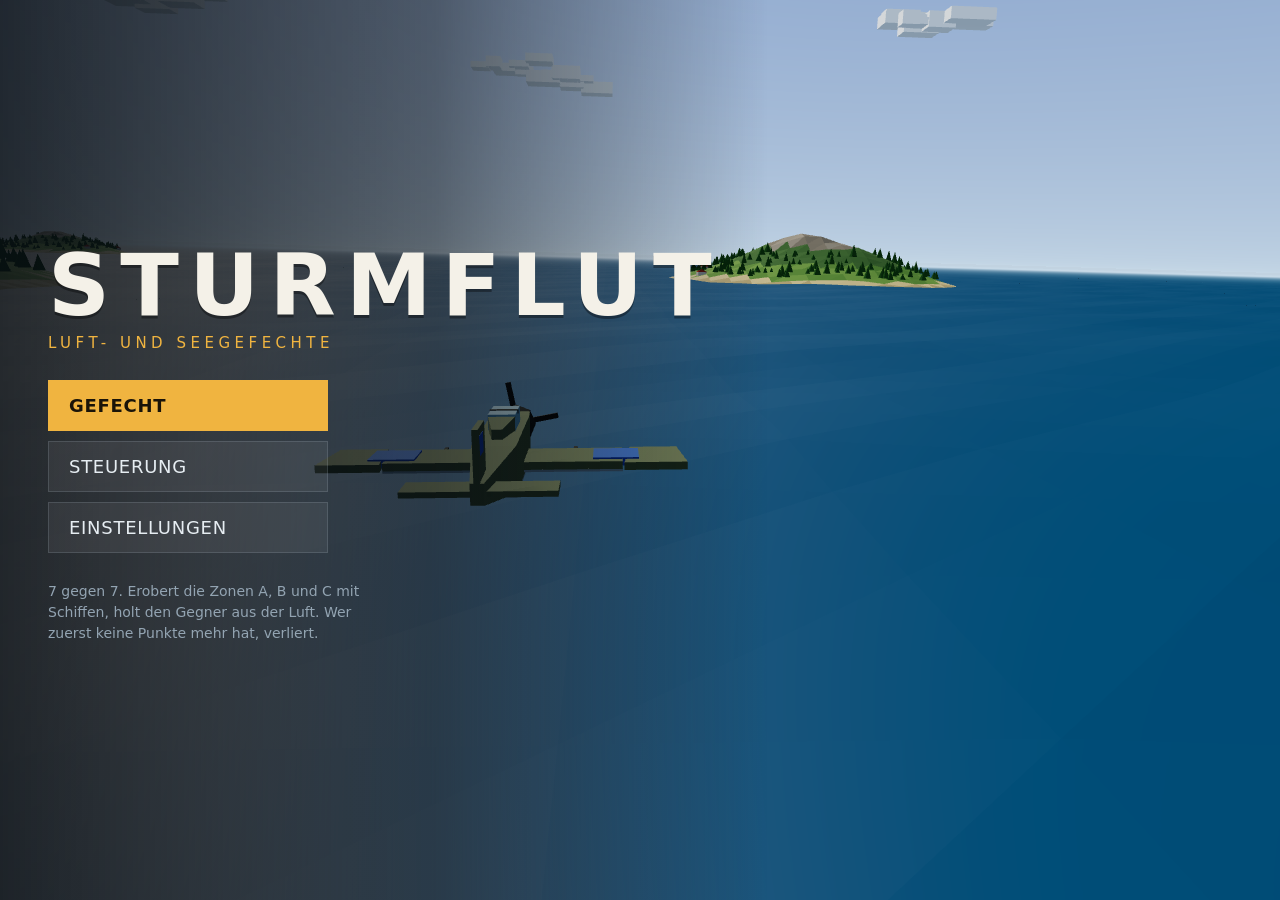
==== web/index.html @ b1f52fe2 "Sturmflut: Luft- und Seegefechte im Browser mit KI-Gegnern Three.js-Spiel ohne Build-Schritt in web/" ====
<!doctype html>
<html lang="de">
<head>
  <meta charset="utf-8">
  <meta name="viewport" content="width=device-width, initial-scale=1">
  <title>Sturmflut</title>
  <meta name="description" content="Luft- und Seegefechte im Browser. Flugzeuge und Schiffe, Gegner sind KI.">
  <link rel="stylesheet" href="css/style.css">
  <script type="importmap">
    { "imports": { "three": "./vendor/three.module.min.js" } }
  </script>
</head>
<body>
  <canvas id="game"></canvas>
  <canvas id="overlay"></canvas>

  <div id="loading" class="screen">
    <div class="logo">STURMFLUT</div>
    <p class="muted">Lädt …</p>
  </div>

  <!-- Hauptmenü -->
  <div id="menu" class="screen" hidden>
    <div class="menu-side">
      <div class="logo">STURMFLUT</div>
      <p class="tagline">Luft- und Seegefechte</p>
      <nav class="menu-buttons">
        <button data-go="hangar" class="primary">Gefecht</button>
        <button data-go="controls">Steuerung</button>
        <button data-go="settings">Einstellungen</button>
      </nav>
      <p class="muted small">7 gegen 7. Erobert die Zonen A, B und C mit Schiffen, holt den Gegner aus der Luft. Wer zuerst keine Punkte mehr hat, verliert.</p>
    </div>
  </div>

  <!-- Fahrzeugwahl, auch beim Wiedereinstieg -->
  <div id="hangar" class="screen" hidden>
    <div class="panel hangar-panel">
      <header class="hangar-head">
        <h2 id="hangarTitle">Fahrzeug wählen</h2>
        <div class="tabs">
          <button data-tab="plane" class="tab active">Flugzeuge</button>
          <button data-tab="ship" class="tab">Schiffe</button>
        </div>
      </header>
      <div id="cards" class="cards"></div>
      <div id="details" class="details"></div>
      <footer class="hangar-foot">
        <button id="hangarBack">Zurück</button>
        <span id="respawnTimer" class="muted"></span>
        <button id="deploy" class="primary">Ins Gefecht</button>
      </footer>
    </div>
  </div>

  <div id="controls" class="screen" hidden>
    <div class="panel narrow">
      <h2>Steuerung</h2>
      <h3>Flugzeug</h3>
      <table class="keys">
        <tr><td>Maus</td><td>Zielrichtung, das Flugzeug fliegt dorthin</td></tr>
        <tr><td>Linke Maustaste</td><td>Bordwaffen</td></tr>
        <tr><td>Rechte Maustaste / Leertaste</td><td>Bomben oder Raketen</td></tr>
        <tr><td>W / S</td><td>Schub</td></tr>
        <tr><td>A / D</td><td>Rollen (zusätzlich zur Maus)</td></tr>
        <tr><td>C halten</td><td>Umschauen</td></tr>
      </table>
      <h3>Schiff</h3>
      <table class="keys">
        <tr><td>W / S</td><td>Fahrstufe hoch / runter</td></tr>
        <tr><td>A / D</td><td>Ruder</td></tr>
        <tr><td>Maus</td><td>Zielen, die Türme drehen nach</td></tr>
        <tr><td>Linke Maustaste</td><td>Feuer (bereite Türme)</td></tr>
        <tr><td>Rechte Maustaste / Leertaste</td><td>Torpedos</td></tr>
      </table>
      <h3>Allgemein</h3>
      <table class="keys">
        <tr><td>Shift halten</td><td>Zoom</td></tr>
        <tr><td>Mausrad</td><td>Kameraabstand</td></tr>
        <tr><td>F</td><td>Sperrfeuer anfordern (nach 7er-Serie)</td></tr>
        <tr><td>Tab</td><td>Punktetabelle</td></tr>
        <tr><td>Esc</td><td>Pause</td></tr>
      </table>
      <h3>Serien</h3>
      <p class="muted small">Abschüsse ohne selbst abgeschossen zu werden:<br>
        2 – Feldreparatur · 3 – Habicht und Zerstörer frei · 4 – Begleitschutz · 5 – Bussard und Kreuzer frei · 7 – Sperrfeuer</p>
      <button data-go="menu">Zurück</button>
    </div>
  </div>

  <div id="settings" class="screen" hidden>
    <div class="panel narrow">
      <h2>Einstellungen</h2>
      <label class="row">Name <input id="setName" maxlength="16"></label>
      <label class="row">KI-Stärke
        <select id="setDifficulty">
          <option value="leicht">Leicht</option>
          <option value="normal">Normal</option>
          <option value="schwer">Schwer</option>
        </select>
      </label>
      <label class="row">Grafik
        <select id="setQuality">
          <option value="niedrig">Niedrig (alte PCs)</option>
          <option value="mittel">Mittel</option>
          <option value="hoch">Hoch</option>
        </select>
      </label>
      <label class="row">Mausempfindlichkeit <input id="setSens" type="range" min="0.3" max="2.5" step="0.05"></label>
      <label class="row">Maus-Y umkehren <input id="setInvert" type="checkbox"></label>
      <label class="row">Lautstärke <input id="setVolume" type="range" min="0" max="1" step="0.05"></label>
      <p class="muted small" id="qualityNote" hidden>Die Grafikstufe wird beim nächsten Laden der Seite übernommen.</p>
      <div class="row-buttons">
        <button data-go="menu">Zurück</button>
        <button id="resetUnlocks" class="danger">Freischaltungen zurücksetzen</button>
      </div>
    </div>
  </div>

  <div id="pause" class="screen dim" hidden>
    <div class="panel narrow center">
      <h2>Pause</h2>
      <button id="resume" class="primary">Weiter</button>
      <button data-go="controls-ingame">Steuerung</button>
      <button id="quit">Gefecht verlassen</button>
    </div>
  </div>

  <div id="result" class="screen dim" hidden>
    <div class="panel narrow center">
      <h2 id="resultTitle">Sieg</h2>
      <p id="resultSub" class="muted"></p>
      <table class="stats" id="resultStats"></table>
      <div class="row-buttons">
        <button id="again" class="primary">Noch ein Gefecht</button>
        <button data-go="menu">Hauptmenü</button>
      </div>
    </div>
  </div>

  <!-- HUD -->
  <div id="hud" hidden>
    <div id="topbar">
      <div class="tk tk-blue"><b id="tkBlue">800</b><div class="bar"><i id="tkBlueBar"></i></div></div>
      <div id="zones"></div>
      <div class="tk tk-red"><div class="bar"><i id="tkRedBar"></i></div><b id="tkRed">800</b></div>
    </div>
    <div id="timer">15:00</div>
    <div id="feed"></div>
    <div id="toasts"></div>
    <div id="warning" hidden></div>
    <div id="vehpanel">
      <div class="vp-name"><span id="vpName"></span><span id="vpStreak"></span></div>
      <div class="hpbar"><i id="vpHp"></i></div>
      <div class="vp-rows" id="vpRows"></div>
    </div>
    <canvas id="minimap" width="200" height="200"></canvas>
    <div id="scoreboard" hidden></div>
    <div id="vignette"></div>
    <div id="deathmsg" hidden></div>
  </div>

  <script type="module" src="js/main.js"></script>
</body>
</html>
---- web/css/style.css ----
:root {
  --bg: #0d141b;
  --panel: rgba(14, 22, 30, 0.88);
  --panel-solid: #121c26;
  --line: rgba(190, 210, 225, 0.16);
  --text: #e6edf2;
  --muted: #93a4b2;
  --accent: #f0b440;
  --accent-dark: #b9811c;
  --blue: #4c8df0;
  --red: #e2564a;
  --good: #6cc76c;
  --font: "Bahnschrift", "DIN Alternate", "Roboto Condensed", "Arial Narrow", system-ui, sans-serif;
}

* { box-sizing: border-box; }
html, body { margin: 0; height: 100%; overflow: hidden; background: var(--bg); color: var(--text); font-family: var(--font); }
[hidden] { display: none !important; }

#game, #overlay { position: fixed; inset: 0; width: 100%; height: 100%; display: block; }
#overlay { pointer-events: none; z-index: 2; }

button, select, input { font: inherit; color: inherit; }
button {
  background: rgba(255, 255, 255, 0.06); border: 1px solid var(--line); color: var(--text);
  padding: 10px 18px; cursor: pointer; letter-spacing: 0.04em; text-transform: uppercase; font-size: 15px;
  transition: background 0.12s, border-color 0.12s;
}
button:hover { background: rgba(255, 255, 255, 0.12); border-color: rgba(255, 255, 255, 0.35); }
button.primary { background: var(--accent); color: #1a1408; border-color: var(--accent); font-weight: 700; }
button.primary:hover { background: #ffc85c; }
button.primary:disabled { background: #6b5a35; border-color: #6b5a35; color: #2a2416; cursor: not-allowed; }
button.danger { border-color: rgba(226, 86, 74, 0.5); color: #f19a91; }

.screen { position: fixed; inset: 0; z-index: 10; display: flex; align-items: center; justify-content: center; }
.screen.dim { background: rgba(5, 9, 13, 0.6); }
#loading { background: var(--bg); flex-direction: column; }

.logo {
  font-size: clamp(44px, 7vw, 86px); font-weight: 700; letter-spacing: 0.12em; line-height: 1;
  color: #f4f1e8; text-shadow: 0 3px 0 rgba(0, 0, 0, 0.35);
}
.tagline { margin: 6px 0 28px; color: var(--accent); letter-spacing: 0.3em; text-transform: uppercase; font-size: 15px; }
.muted { color: var(--muted); }
.small { font-size: 14px; line-height: 1.5; }

#menu { justify-content: flex-start; background: linear-gradient(90deg, rgba(8, 13, 18, 0.85) 0%, rgba(8, 13, 18, 0.55) 34%, rgba(8, 13, 18, 0) 60%); }
.menu-side { width: min(440px, 100%); padding: 0 48px; }
.menu-buttons { display: flex; flex-direction: column; gap: 10px; margin-bottom: 28px; max-width: 280px; }
.menu-buttons button { text-align: left; padding: 14px 20px; font-size: 18px; }

.panel { background: var(--panel); border: 1px solid var(--line); padding: 26px 30px; max-height: 92vh; overflow: auto; backdrop-filter: blur(6px); }
.panel.narrow { width: min(560px, calc(100% - 32px)); }
.panel.center { text-align: center; display: flex; flex-direction: column; gap: 10px; align-items: stretch; }
.panel h2 { margin: 0 0 14px; font-size: 26px; letter-spacing: 0.06em; text-transform: uppercase; }
.panel h3 { margin: 18px 0 6px; font-size: 15px; color: var(--accent); text-transform: uppercase; letter-spacing: 0.1em; }

table.keys { width: 100%; border-collapse: collapse; font-size: 15px; }
table.keys td { padding: 5px 0; border-bottom: 1px solid var(--line); }
table.keys td:first-child { color: var(--accent); width: 44%; }

.row { display: flex; align-items: center; justify-content: space-between; gap: 16px; padding: 10px 0; border-bottom: 1px solid var(--line); }
.row input[type=range] { width: 50%; accent-color: var(--accent); }
.row select, .row input:not([type]) { background: #0b1117; border: 1px solid var(--line); padding: 6px 10px; min-width: 50%; }
.row input[type=checkbox] { width: 20px; height: 20px; accent-color: var(--accent); }
.row-buttons { display: flex; gap: 10px; justify-content: space-between; margin-top: 18px; flex-wrap: wrap; }

/* Hangar */
#hangar { background: linear-gradient(0deg, rgba(8, 13, 18, 0.7), rgba(8, 13, 18, 0) 55%); align-items: flex-end; padding: 0 16px 16px; }
.hangar-panel { width: min(1100px, 100%); display: grid; grid-template-columns: 1fr 340px; grid-template-rows: auto 1fr auto; gap: 14px 22px; }
.hangar-head { grid-column: 1 / -1; display: flex; justify-content: space-between; align-items: center; gap: 12px; flex-wrap: wrap; }
.hangar-head h2 { margin: 0; }
.tabs { display: flex; gap: 6px; }
.tab.active { background: rgba(240, 180, 64, 0.16); border-color: var(--accent); color: var(--accent); }
.cards { display: grid; grid-template-columns: repeat(3, 1fr); gap: 10px; align-content: start; }
.card { border: 1px solid var(--line); background: rgba(255, 255, 255, 0.03); padding: 12px 14px; cursor: pointer; text-align: left; text-transform: none; letter-spacing: 0; display: flex; flex-direction: column; gap: 3px; min-height: 92px; }
.card.sel { border-color: var(--accent); background: rgba(240, 180, 64, 0.1); }
.card .c-name { font-size: 20px; font-weight: 700; }
.card .c-class { color: var(--muted); font-size: 13px; text-transform: uppercase; letter-spacing: 0.08em; }
.card.locked { opacity: 0.55; }
.card .c-lock { margin-top: auto; font-size: 13px; color: var(--accent); }
.details { border-left: 1px solid var(--line); padding-left: 20px; font-size: 15px; }
.details h3 { margin: 0 0 4px; font-size: 24px; color: var(--text); text-transform: none; letter-spacing: 0; }
.details p { margin: 6px 0 14px; color: var(--muted); line-height: 1.45; }
.stat { display: grid; grid-template-columns: 110px 1fr; align-items: center; gap: 10px; margin: 6px 0; font-size: 14px; color: var(--muted); }
.stat .sbar { height: 6px; background: rgba(255, 255, 255, 0.08); }
.stat .sbar i { display: block; height: 100%; background: var(--accent); }
.weapons { margin-top: 12px; font-size: 14px; }
.weapons div { padding: 4px 0; border-top: 1px solid var(--line); }
.hangar-foot { grid-column: 1 / -1; display: flex; justify-content: space-between; align-items: center; gap: 12px; }
#deploy { min-width: 200px; padding: 14px 24px; font-size: 18px; }

/* HUD */
#hud { position: fixed; inset: 0; pointer-events: none; z-index: 5; font-size: 15px; text-shadow: 0 1px 2px rgba(0, 0, 0, 0.7); }
#topbar { position: absolute; top: 12px; left: 50%; transform: translateX(-50%); display: flex; align-items: center; gap: 14px; }
.tk { display: flex; align-items: center; gap: 8px; font-size: 20px; font-weight: 700; }
.tk .bar { width: 170px; height: 8px; background: rgba(0, 0, 0, 0.45); border: 1px solid rgba(255, 255, 255, 0.15); }
.tk .bar i { display: block; height: 100%; }
.tk-blue b { color: #8fb8ff; } .tk-blue .bar i { background: var(--blue); }
.tk-red b { color: #ff9b91; } .tk-red .bar { transform: scaleX(-1); } .tk-red .bar i { background: var(--red); }
#zones { display: flex; gap: 6px; }
.zone { position: relative; isolation: isolate; width: 34px; height: 34px; display: grid; place-items: center; font-weight: 700; font-size: 17px; background: rgba(0, 0, 0, 0.45); border: 1px solid rgba(255, 255, 255, 0.25); overflow: hidden; }
.zone i { position: absolute; left: 0; bottom: 0; width: 100%; z-index: -1; }
.zone.own { border-color: var(--blue); } .zone.enemy { border-color: var(--red); }
.zone.contest { animation: pulse 0.8s infinite alternate; }
@keyframes pulse { to { border-color: #fff; } }
#timer { position: absolute; top: 54px; left: 50%; transform: translateX(-50%); color: var(--muted); font-size: 15px; }

#feed { position: absolute; top: 14px; right: 16px; display: flex; flex-direction: column; align-items: flex-end; gap: 3px; font-size: 14px; }
#feed div { background: rgba(0, 0, 0, 0.4); padding: 3px 8px; }
#feed .b { color: #8fb8ff; } #feed .r { color: #ff9b91; } #feed .me { color: var(--accent); font-weight: 700; }

#toasts { position: absolute; top: 22%; left: 50%; transform: translateX(-50%); display: flex; flex-direction: column; align-items: center; gap: 6px; }
.toast { background: rgba(10, 16, 22, 0.8); border-left: 3px solid var(--accent); padding: 8px 16px; text-align: center; animation: toastIn 0.25s ease-out; }
.toast b { display: block; font-size: 20px; color: var(--accent); text-transform: uppercase; letter-spacing: 0.08em; }
.toast span { color: var(--text); font-size: 15px; }
@keyframes toastIn { from { opacity: 0; transform: translateY(-8px); } }

#warning { position: absolute; top: 34%; left: 50%; transform: translateX(-50%); color: #ffb3a8; font-size: 20px; font-weight: 700; text-transform: uppercase; letter-spacing: 0.1em; background: rgba(60, 10, 5, 0.5); padding: 6px 14px; }

#vehpanel { position: absolute; left: 16px; bottom: 16px; width: 270px; background: rgba(8, 13, 18, 0.55); padding: 10px 12px; border: 1px solid rgba(255, 255, 255, 0.08); }
.vp-name { display: flex; justify-content: space-between; font-weight: 700; font-size: 17px; margin-bottom: 6px; }
#vpStreak { color: var(--accent); }
.hpbar { height: 8px; background: rgba(255, 255, 255, 0.1); margin-bottom: 8px; }
.hpbar i { display: block; height: 100%; background: var(--good); transition: width 0.15s; }
.vp-rows div { display: flex; justify-content: space-between; padding: 2px 0; font-variant-numeric: tabular-nums; }
.vp-rows span:first-child { color: var(--muted); }
.vp-rows .warn { color: #ff9b91; }
.vp-rows .ok { color: var(--good); }
.gauge { display: inline-block; width: 90px; height: 6px; background: rgba(255, 255, 255, 0.12); vertical-align: middle; }
.gauge i { display: block; height: 100%; background: var(--accent); }

#minimap { position: absolute; right: 16px; bottom: 16px; width: 200px; height: 200px; background: rgba(8, 20, 30, 0.6); border: 1px solid rgba(255, 255, 255, 0.15); }

#scoreboard { position: absolute; top: 90px; left: 50%; transform: translateX(-50%); background: var(--panel); border: 1px solid var(--line); padding: 14px 18px; display: grid; grid-template-columns: 1fr 1fr; gap: 24px; min-width: 560px; }
#scoreboard h4 { margin: 0 0 6px; text-transform: uppercase; letter-spacing: 0.1em; }
#scoreboard table { width: 100%; border-collapse: collapse; font-size: 14px; }
#scoreboard td { padding: 2px 4px; border-bottom: 1px solid var(--line); }
#scoreboard td:last-child { text-align: right; }
#scoreboard .dead { opacity: 0.45; }
#scoreboard .me { color: var(--accent); }

#vignette { position: absolute; inset: 0; box-shadow: inset 0 0 160px rgba(200, 20, 10, 0.9); opacity: 0; transition: opacity 0.25s; }
#deathmsg { position: absolute; top: 40%; left: 50%; transform: translateX(-50%); text-align: center; font-size: 28px; font-weight: 700; text-transform: uppercase; letter-spacing: 0.08em; }
#deathmsg small { display: block; font-size: 16px; color: var(--muted); text-transform: none; letter-spacing: 0; margin-top: 6px; }

table.stats { width: 100%; border-collapse: collapse; margin: 8px 0; font-size: 16px; }
table.stats td { padding: 6px 0; border-bottom: 1px solid var(--line); text-align: left; }
table.stats td:last-child { text-align: right; font-weight: 700; }

@media (max-width: 820px) {
  .hangar-panel { grid-template-columns: 1fr; }
  .details { border-left: 0; padding-left: 0; }
  .cards { grid-template-columns: repeat(3, minmax(0, 1fr)); }
  .tk .bar { width: 80px; }
  #scoreboard { min-width: 0; width: calc(100% - 32px); grid-template-columns: 1fr; }
  .menu-side { padding: 0 20px; }
}
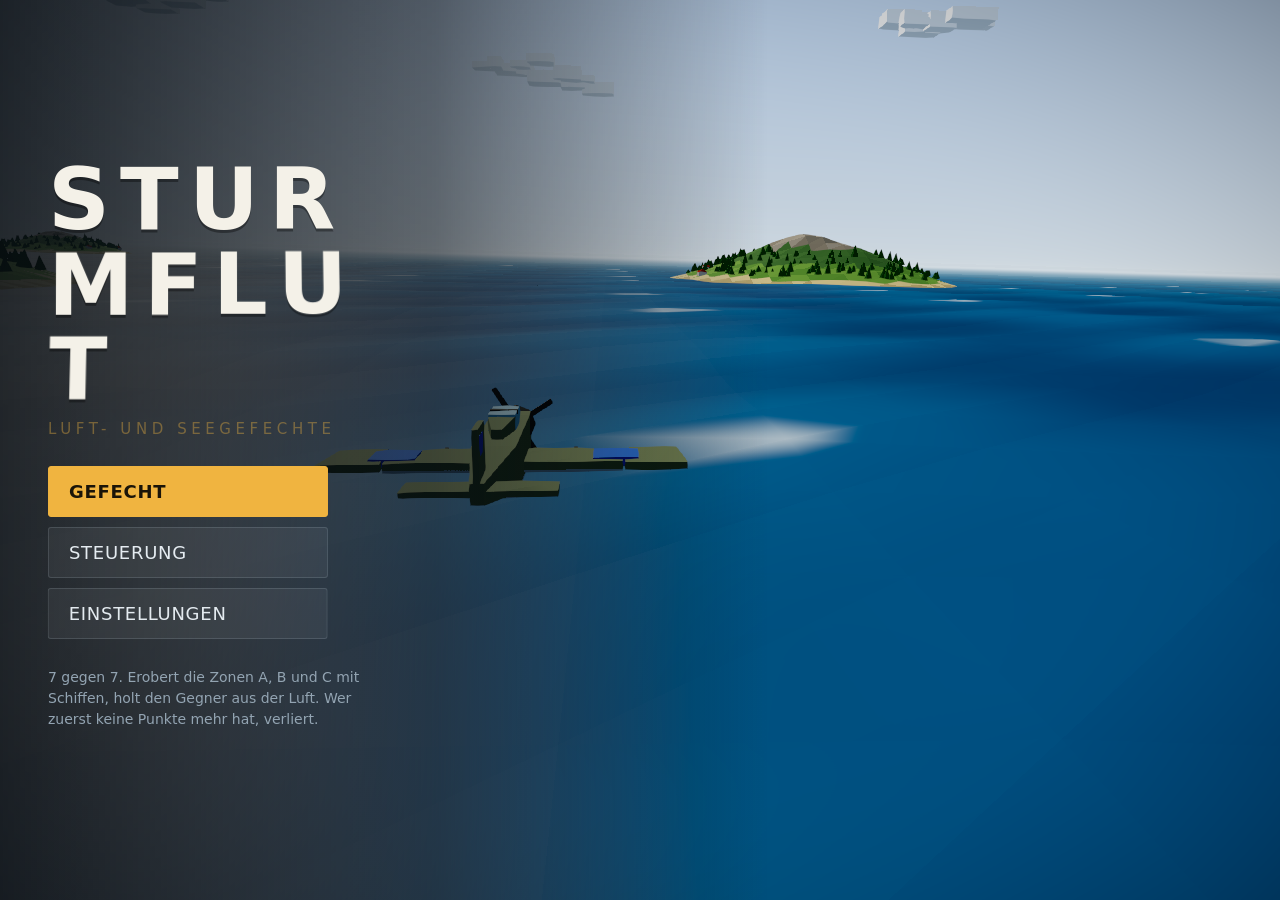
==== commit 3b7b778a: "Grafik, UI-Animationen und Sound überarbeitet - Nachbearbeitung mit postprocessing: Bloom für Feuer," ====
--- a/web/index.html
+++ b/web/index.html
@@ -6,6 +6,7 @@
   <title>Sturmflut</title>
   <meta name="description" content="Luft- und Seegefechte im Browser. Flugzeuge und Schiffe, Gegner sind KI.">
   <link rel="stylesheet" href="css/style.css">
+  <script src="vendor/gsap.min.js"></script>
   <script type="importmap">
     { "imports": { "three": "./vendor/three.module.min.js" } }
   </script>
@@ -151,13 +152,14 @@
     <div id="warning" hidden></div>
     <div id="vehpanel">
       <div class="vp-name"><span id="vpName"></span><span id="vpStreak"></span></div>
-      <div class="hpbar"><i id="vpHp"></i></div>
+      <div class="hpbar"><i id="vpHpGhost"></i><i id="vpHp"></i></div>
       <div class="vp-rows" id="vpRows"></div>
     </div>
     <canvas id="minimap" width="200" height="200"></canvas>
     <div id="scoreboard" hidden></div>
     <div id="vignette"></div>
     <div id="deathmsg" hidden></div>
+    <div id="killbanner" hidden></div>
   </div>
 
   <script type="module" src="js/main.js"></script>
--- a/web/css/style.css
+++ b/web/css/style.css
@@ -156,3 +156,72 @@
   #scoreboard { min-width: 0; width: calc(100% - 32px); grid-template-columns: 1fr; }
   .menu-side { padding: 0 20px; }
 }
+
+/* ---------- Feinschliff & Animationen ---------- */
+.logo { perspective: 600px; }
+.logo .ch { display: inline-block; transform-origin: 50% 80%; will-change: transform; }
+
+button { position: relative; border-radius: 3px; transition: background 0.15s, border-color 0.15s, transform 0.15s, box-shadow 0.2s, color 0.15s; }
+button:active:not(:disabled) { transform: translateY(1px) scale(0.99); }
+button:focus-visible { outline: 2px solid var(--accent); outline-offset: 2px; }
+button.primary { box-shadow: 0 0 0 0 rgba(240, 180, 64, 0); }
+button.primary:hover:not(:disabled) { box-shadow: 0 4px 22px -4px rgba(240, 180, 64, 0.55); transform: translateY(-1px); }
+
+.menu-buttons button { overflow: hidden; }
+.menu-buttons button::before {
+  content: ""; position: absolute; left: 0; top: 0; bottom: 0; width: 3px; background: var(--accent);
+  transform: scaleY(0); transition: transform 0.2s ease-out;
+}
+.menu-buttons button:hover::before { transform: scaleY(1); }
+.menu-buttons button:not(.primary):hover { padding-left: 26px; }
+.menu-buttons button { transition: padding 0.18s ease-out, background 0.15s, border-color 0.15s, box-shadow 0.2s; }
+
+.panel {
+  border-radius: 6px;
+  background: linear-gradient(180deg, rgba(22, 33, 44, 0.92), rgba(12, 19, 26, 0.92));
+  box-shadow: 0 24px 60px -20px rgba(0, 0, 0, 0.7), inset 0 1px 0 rgba(255, 255, 255, 0.05);
+}
+
+.card { border-radius: 4px; transition: transform 0.18s ease-out, border-color 0.15s, background 0.15s, box-shadow 0.2s; }
+.card:hover:not(.locked) { transform: translateY(-3px); box-shadow: 0 10px 24px -12px rgba(0, 0, 0, 0.8); border-color: rgba(255, 255, 255, 0.3); }
+.card.sel { box-shadow: inset 0 0 0 1px var(--accent), 0 10px 30px -16px rgba(240, 180, 64, 0.6); }
+.stat .sbar, .stat .sbar i { border-radius: 3px; }
+
+.toast {
+  border-radius: 4px; border-left-width: 3px; backdrop-filter: blur(6px);
+  background: linear-gradient(90deg, rgba(240, 180, 64, 0.16), rgba(10, 16, 22, 0.85) 40%);
+  box-shadow: 0 10px 30px -12px rgba(0, 0, 0, 0.7);
+  animation: none;
+}
+
+#feed div { border-radius: 3px; border-left: 2px solid rgba(255, 255, 255, 0.25); backdrop-filter: blur(4px); }
+
+.zone { border-radius: 4px; transition: border-color 0.3s; }
+.tk .bar, .tk .bar i { border-radius: 2px; }
+.tk .bar i { transition: width 0.4s ease-out; }
+
+#vehpanel, #minimap { border-radius: 6px; backdrop-filter: blur(4px); }
+.hpbar { position: relative; border-radius: 3px; overflow: hidden; }
+.hpbar i { position: absolute; left: 0; top: 0; bottom: 0; }
+#vpHpGhost { background: rgba(255, 240, 220, 0.75); width: 100%; }
+#vpHp { transition: background 0.3s; }
+.gauge, .gauge i { border-radius: 3px; }
+
+#killbanner {
+  position: absolute; top: 58%; left: 50%; transform: translateX(-50%); text-align: center;
+  pointer-events: none; white-space: nowrap;
+}
+#killbanner b {
+  display: block; font-size: 26px; letter-spacing: 0.22em; text-transform: uppercase; color: #fff;
+  text-shadow: 0 0 18px rgba(255, 120, 80, 0.8), 0 2px 2px rgba(0, 0, 0, 0.6);
+}
+#killbanner span { display: block; margin-top: 2px; font-size: 15px; color: var(--accent); letter-spacing: 0.04em; }
+
+#warning { border-radius: 4px; animation: warnPulse 0.9s ease-in-out infinite alternate; }
+@keyframes warnPulse { from { opacity: 0.65; } to { opacity: 1; } }
+
+#scoreboard { border-radius: 6px; }
+
+@media (prefers-reduced-motion: reduce) {
+  *, *::before { transition: none !important; animation: none !important; }
+}
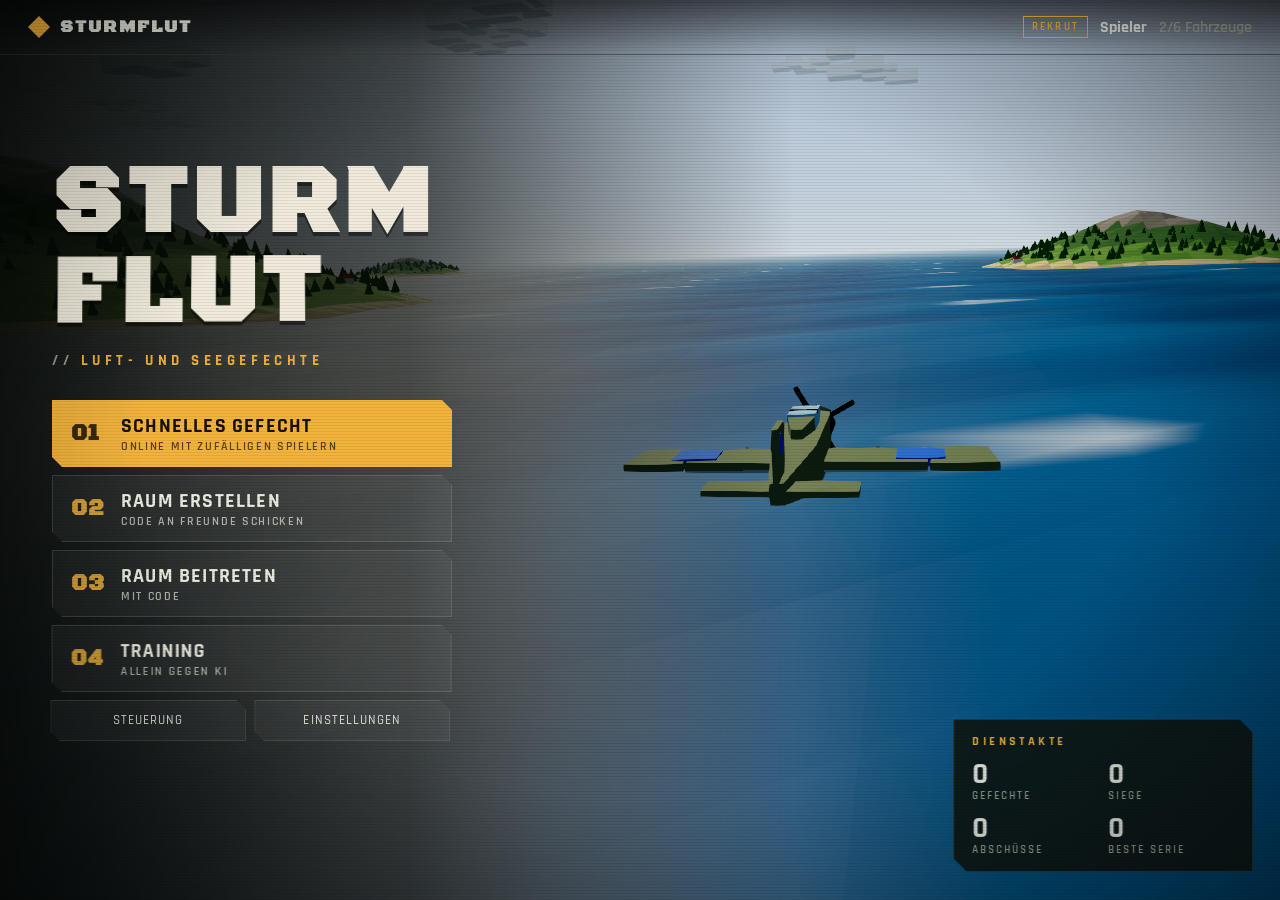
==== commit 98368ab6: "Shooter-UI, Tarnmuster-Übergänge und Mehrspieler - Neues UI im Militär-Stil: Schablonenschrift, kant" ====
--- a/web/index.html
+++ b/web/index.html
@@ -4,9 +4,12 @@
   <meta charset="utf-8">
   <meta name="viewport" content="width=device-width, initial-scale=1">
   <title>Sturmflut</title>
-  <meta name="description" content="Luft- und Seegefechte im Browser. Flugzeuge und Schiffe, Gegner sind KI.">
+  <meta name="description" content="Luft- und Seegefechte im Browser. Allein gegen KI oder mit Freunden über Raumcode.">
+  <link rel="preload" href="fonts/black-ops-one-latin-400-normal.woff2" as="font" type="font/woff2" crossorigin>
+  <link rel="preload" href="fonts/rajdhani-latin-600-normal.woff2" as="font" type="font/woff2" crossorigin>
   <link rel="stylesheet" href="css/style.css">
   <script src="vendor/gsap.min.js"></script>
+  <script src="vendor/peerjs.min.js"></script>
   <script type="importmap">
     { "imports": { "three": "./vendor/three.module.min.js" } }
   </script>
@@ -14,6 +17,7 @@
 <body>
   <canvas id="game"></canvas>
   <canvas id="overlay"></canvas>
+  <div id="fxlayer"></div>
 
   <div id="loading" class="screen">
     <div class="logo">STURMFLUT</div>
@@ -22,23 +26,47 @@
 
   <!-- Hauptmenü -->
   <div id="menu" class="screen" hidden>
+    <header class="topbar">
+      <div class="brand"><span class="brand-mark"></span>STURMFLUT</div>
+      <div class="profile">
+        <span class="rank" id="profRank">Rekrut</span>
+        <b id="profName">Spieler</b>
+        <span class="muted" id="profUnlocks"></span>
+      </div>
+    </header>
     <div class="menu-side">
       <div class="logo">STURMFLUT</div>
       <p class="tagline">Luft- und Seegefechte</p>
-      <nav class="menu-buttons">
-        <button data-go="hangar" class="primary">Gefecht</button>
-        <button data-go="controls">Steuerung</button>
-        <button data-go="settings">Einstellungen</button>
+      <nav class="menu-nav">
+        <button data-go="random" class="nav primary"><i>01</i><span>Schnelles Gefecht<small>Online mit zufälligen Spielern</small></span></button>
+        <button data-go="host" class="nav"><i>02</i><span>Raum erstellen<small>Code an Freunde schicken</small></span></button>
+        <button data-go="join" class="nav"><i>03</i><span>Raum beitreten<small>Mit Code</small></span></button>
+        <button data-go="training" class="nav"><i>04</i><span>Training<small>Allein gegen KI</small></span></button>
+        <div class="nav-row">
+          <button data-go="controls" class="nav small">Steuerung</button>
+          <button data-go="settings" class="nav small">Einstellungen</button>
+        </div>
       </nav>
-      <p class="muted small">7 gegen 7. Erobert die Zonen A, B und C mit Schiffen, holt den Gegner aus der Luft. Wer zuerst keine Punkte mehr hat, verliert.</p>
-    </div>
+    </div>
+    <aside class="report" id="report">
+      <h4>Dienstakte</h4>
+      <div class="report-grid">
+        <div><b id="carMatches">0</b><span>Gefechte</span></div>
+        <div><b id="carWins">0</b><span>Siege</span></div>
+        <div><b id="carKills">0</b><span>Abschüsse</span></div>
+        <div><b id="carStreak">0</b><span>Beste Serie</span></div>
+      </div>
+    </aside>
   </div>
 
   <!-- Fahrzeugwahl, auch beim Wiedereinstieg -->
   <div id="hangar" class="screen" hidden>
     <div class="panel hangar-panel">
       <header class="hangar-head">
-        <h2 id="hangarTitle">Fahrzeug wählen</h2>
+        <div>
+          <span class="kicker" id="hangarKicker">Training</span>
+          <h2 id="hangarTitle">Fahrzeug wählen</h2>
+        </div>
         <div class="tabs">
           <button data-tab="plane" class="tab active">Flugzeuge</button>
           <button data-tab="ship" class="tab">Schiffe</button>
@@ -49,13 +77,82 @@
       <footer class="hangar-foot">
         <button id="hangarBack">Zurück</button>
         <span id="respawnTimer" class="muted"></span>
-        <button id="deploy" class="primary">Ins Gefecht</button>
+        <button id="deploy" class="primary big">Ins Gefecht</button>
       </footer>
     </div>
   </div>
 
-  <div id="controls" class="screen" hidden>
+  <!-- Raum beitreten -->
+  <div id="join" class="screen dim" hidden>
     <div class="panel narrow">
+      <span class="kicker">Mehrspieler</span>
+      <h2>Raum beitreten</h2>
+      <p class="muted">Gib den Code ein, den der Host dir geschickt hat.</p>
+      <input id="joinCode" class="code-input" maxlength="5" autocomplete="off" spellcheck="false" placeholder="ABCDE">
+      <p class="error" id="joinError" hidden></p>
+      <div class="row-buttons">
+        <button data-go="menu">Zurück</button>
+        <button id="joinGo" class="primary">Beitreten</button>
+      </div>
+    </div>
+  </div>
+
+  <!-- Verbindung wird aufgebaut -->
+  <div id="connecting" class="screen dim" hidden>
+    <div class="panel narrow center">
+      <span class="kicker">Mehrspieler</span>
+      <h2 id="connTitle">Verbinde …</h2>
+      <div class="radar"><i></i></div>
+      <p class="muted" id="connText"></p>
+      <button data-go="menu">Abbrechen</button>
+    </div>
+  </div>
+
+  <!-- Lobby -->
+  <div id="lobby" class="screen dim" hidden>
+    <div class="panel lobby-panel">
+      <header class="lobby-head">
+        <div>
+          <span class="kicker" id="lobbyKicker">Raum</span>
+          <h2>Bereitschaftsraum</h2>
+        </div>
+        <div class="code-box">
+          <span>Raumcode</span>
+          <b id="lobbyCode">-----</b>
+          <button id="copyCode" class="small">Kopieren</button>
+        </div>
+      </header>
+      <div class="lobby-teams">
+        <div class="team team-blue"><h4>Blau</h4><ul id="teamBlue"></ul></div>
+        <div class="team team-red"><h4>Rot</h4><ul id="teamRed"></ul></div>
+      </div>
+      <div class="lobby-opts" id="lobbyOpts">
+        <label class="row">Modus
+          <select id="optMode">
+            <option value="coop">Zusammen gegen KI</option>
+            <option value="versus">Gegeneinander (Lücken mit KI)</option>
+          </select>
+        </label>
+        <label class="row">KI-Stärke
+          <select id="optDiff">
+            <option value="leicht">Leicht</option>
+            <option value="normal">Normal</option>
+            <option value="schwer">Schwer</option>
+          </select>
+        </label>
+      </div>
+      <p class="muted small" id="lobbyNote"></p>
+      <footer class="row-buttons">
+        <button id="lobbyLeave">Verlassen</button>
+        <button id="lobbyTeam">Team wechseln</button>
+        <button id="lobbyStart" class="primary big">Gefecht starten</button>
+      </footer>
+    </div>
+  </div>
+
+  <div id="controls" class="screen dim" hidden>
+    <div class="panel narrow">
+      <span class="kicker">Handbuch</span>
       <h2>Steuerung</h2>
       <h3>Flugzeug</h3>
       <table class="keys">
@@ -85,15 +182,16 @@
       <h3>Serien</h3>
       <p class="muted small">Abschüsse ohne selbst abgeschossen zu werden:<br>
         2 – Feldreparatur · 3 – Habicht und Zerstörer frei · 4 – Begleitschutz · 5 – Bussard und Kreuzer frei · 7 – Sperrfeuer</p>
-      <button data-go="menu">Zurück</button>
-    </div>
-  </div>
-
-  <div id="settings" class="screen" hidden>
+      <button data-go="back">Zurück</button>
+    </div>
+  </div>
+
+  <div id="settings" class="screen dim" hidden>
     <div class="panel narrow">
+      <span class="kicker">System</span>
       <h2>Einstellungen</h2>
       <label class="row">Name <input id="setName" maxlength="16"></label>
-      <label class="row">KI-Stärke
+      <label class="row">KI-Stärke (Training)
         <select id="setDifficulty">
           <option value="leicht">Leicht</option>
           <option value="normal">Normal</option>
@@ -120,8 +218,9 @@
 
   <div id="pause" class="screen dim" hidden>
     <div class="panel narrow center">
+      <span class="kicker" id="pauseKicker">Gefecht läuft weiter</span>
       <h2>Pause</h2>
-      <button id="resume" class="primary">Weiter</button>
+      <button id="resume" class="primary big">Weiter</button>
       <button data-go="controls-ingame">Steuerung</button>
       <button id="quit">Gefecht verlassen</button>
     </div>
@@ -129,6 +228,7 @@
 
   <div id="result" class="screen dim" hidden>
     <div class="panel narrow center">
+      <span class="kicker">Gefechtsbericht</span>
       <h2 id="resultTitle">Sieg</h2>
       <p id="resultSub" class="muted"></p>
       <table class="stats" id="resultStats"></table>
@@ -141,18 +241,25 @@
 
   <!-- HUD -->
   <div id="hud" hidden>
-    <div id="topbar">
-      <div class="tk tk-blue"><b id="tkBlue">800</b><div class="bar"><i id="tkBlueBar"></i></div></div>
-      <div id="zones"></div>
-      <div class="tk tk-red"><div class="bar"><i id="tkRedBar"></i></div><b id="tkRed">800</b></div>
-    </div>
-    <div id="timer">15:00</div>
+    <div id="topbar-hud">
+      <div class="tk tk-blue"><span class="tk-label">Blau</span><b id="tkBlue">800</b><div class="bar"><i id="tkBlueBar"></i></div></div>
+      <div class="hud-center">
+        <div id="zones"></div>
+        <div id="timer">15:00</div>
+      </div>
+      <div class="tk tk-red"><div class="bar"><i id="tkRedBar"></i></div><b id="tkRed">800</b><span class="tk-label">Rot</span></div>
+    </div>
     <div id="feed"></div>
     <div id="toasts"></div>
     <div id="warning" hidden></div>
+    <div id="netinfo" hidden></div>
     <div id="vehpanel">
-      <div class="vp-name"><span id="vpName"></span><span id="vpStreak"></span></div>
-      <div class="hpbar"><i id="vpHpGhost"></i><i id="vpHp"></i></div>
+      <div class="vp-head"><span class="vp-class" id="vpClass"></span><span id="vpStreak"></span></div>
+      <div class="vp-name" id="vpName"></div>
+      <div class="hpbar"><i id="vpHpGhost"></i><i id="vpHp"></i><span class="hp-seg"></span></div>
+    </div>
+    <div id="weaponpanel">
+      <div class="wp-big"><b id="wpBig">0</b><span id="wpBigUnit"></span></div>
       <div class="vp-rows" id="vpRows"></div>
     </div>
     <canvas id="minimap" width="200" height="200"></canvas>
@@ -162,6 +269,12 @@
     <div id="killbanner" hidden></div>
   </div>
 
+  <!-- Tarnmuster-Übergang -->
+  <div id="camo" aria-hidden="true">
+    <div class="camo-edge"></div>
+    <div class="camo-label"><b>STURMFLUT</b><span id="camoText"></span></div>
+  </div>
+
   <script type="module" src="js/main.js"></script>
 </body>
 </html>
--- a/web/css/style.css
+++ b/web/css/style.css
@@ -1,226 +1,285 @@
+@font-face { font-family: "Black Ops One"; src: url("../fonts/black-ops-one-latin-400-normal.woff2") format("woff2"); font-weight: 400; font-display: swap; }
+@font-face { font-family: "Rajdhani"; src: url("../fonts/rajdhani-latin-500-normal.woff2") format("woff2"); font-weight: 500; font-display: swap; }
+@font-face { font-family: "Rajdhani"; src: url("../fonts/rajdhani-latin-600-normal.woff2") format("woff2"); font-weight: 600; font-display: swap; }
+@font-face { font-family: "Rajdhani"; src: url("../fonts/rajdhani-latin-700-normal.woff2") format("woff2"); font-weight: 700; font-display: swap; }
+
 :root {
-  --bg: #0d141b;
-  --panel: rgba(14, 22, 30, 0.88);
-  --panel-solid: #121c26;
-  --line: rgba(190, 210, 225, 0.16);
-  --text: #e6edf2;
-  --muted: #93a4b2;
-  --accent: #f0b440;
-  --accent-dark: #b9811c;
-  --blue: #4c8df0;
-  --red: #e2564a;
-  --good: #6cc76c;
-  --font: "Bahnschrift", "DIN Alternate", "Roboto Condensed", "Arial Narrow", system-ui, sans-serif;
+  --bg: #0b0f0c;
+  --panel: rgba(16, 20, 15, 0.9);
+  --line: rgba(205, 214, 180, 0.16);
+  --line-strong: rgba(205, 214, 180, 0.38);
+  --text: #e8eadf;
+  --muted: #9aa190;
+  --accent: #f2b33d;
+  --accent-2: #ffcf6b;
+  --olive: #4c5636;
+  --blue: #5b95f0;
+  --red: #e5574a;
+  --good: #8fd16a;
+  --stencil: "Black Ops One", "Impact", sans-serif;
+  --font: "Rajdhani", "Bahnschrift", "Arial Narrow", system-ui, sans-serif;
+  --cut: 14px;
 }
 
 * { box-sizing: border-box; }
-html, body { margin: 0; height: 100%; overflow: hidden; background: var(--bg); color: var(--text); font-family: var(--font); }
+html, body { margin: 0; height: 100%; overflow: hidden; background: var(--bg); color: var(--text); font-family: var(--font); font-weight: 600; }
 [hidden] { display: none !important; }
 
 #game, #overlay { position: fixed; inset: 0; width: 100%; height: 100%; display: block; }
 #overlay { pointer-events: none; z-index: 2; }
+/* Rasterlinien und Randabdunklung über allem */
+#fxlayer {
+  position: fixed; inset: 0; pointer-events: none; z-index: 30;
+  background:
+    repeating-linear-gradient(0deg, rgba(0, 0, 0, 0.07) 0 1px, transparent 1px 3px),
+    radial-gradient(ellipse at center, transparent 55%, rgba(0, 0, 0, 0.35) 100%);
+}
 
 button, select, input { font: inherit; color: inherit; }
 button {
-  background: rgba(255, 255, 255, 0.06); border: 1px solid var(--line); color: var(--text);
-  padding: 10px 18px; cursor: pointer; letter-spacing: 0.04em; text-transform: uppercase; font-size: 15px;
-  transition: background 0.12s, border-color 0.12s;
-}
-button:hover { background: rgba(255, 255, 255, 0.12); border-color: rgba(255, 255, 255, 0.35); }
-button.primary { background: var(--accent); color: #1a1408; border-color: var(--accent); font-weight: 700; }
-button.primary:hover { background: #ffc85c; }
-button.primary:disabled { background: #6b5a35; border-color: #6b5a35; color: #2a2416; cursor: not-allowed; }
-button.danger { border-color: rgba(226, 86, 74, 0.5); color: #f19a91; }
-
-.screen { position: fixed; inset: 0; z-index: 10; display: flex; align-items: center; justify-content: center; }
-.screen.dim { background: rgba(5, 9, 13, 0.6); }
+  position: relative; cursor: pointer;
+  background: rgba(232, 234, 223, 0.05); color: var(--text);
+  border: 1px solid var(--line); padding: 10px 20px;
+  text-transform: uppercase; letter-spacing: 0.12em; font-size: 15px; font-weight: 700;
+  clip-path: polygon(0 0, calc(100% - 10px) 0, 100% 10px, 100% 100%, 10px 100%, 0 calc(100% - 10px));
+  transition: background 0.15s, border-color 0.15s, color 0.15s, transform 0.15s;
+}
+button:hover:not(:disabled) { background: rgba(242, 179, 61, 0.14); border-color: var(--accent); color: #fff; }
+button:active:not(:disabled) { transform: translateY(1px); }
+button:focus-visible { outline: 2px solid var(--accent); outline-offset: 2px; }
+button.primary { background: var(--accent); color: #17130a; border-color: var(--accent); }
+button.primary:hover:not(:disabled) { background: var(--accent-2); color: #17130a; }
+button.primary:disabled { background: #5b4d2c; border-color: #5b4d2c; color: #2a2416; cursor: not-allowed; }
+button.big { padding: 14px 28px; font-size: 18px; }
+button.small { padding: 6px 12px; font-size: 12px; }
+button.danger { border-color: rgba(229, 87, 74, 0.5); color: #f19a91; }
+
+.screen { position: fixed; inset: 0; z-index: 10; display: flex; align-items: center; justify-content: center; padding: 16px; }
+.screen.dim { background: radial-gradient(ellipse at center, rgba(8, 11, 8, 0.55), rgba(5, 7, 5, 0.85)); }
 #loading { background: var(--bg); flex-direction: column; }
 
-.logo {
-  font-size: clamp(44px, 7vw, 86px); font-weight: 700; letter-spacing: 0.12em; line-height: 1;
-  color: #f4f1e8; text-shadow: 0 3px 0 rgba(0, 0, 0, 0.35);
-}
-.tagline { margin: 6px 0 28px; color: var(--accent); letter-spacing: 0.3em; text-transform: uppercase; font-size: 15px; }
+.logo { font-family: var(--stencil); font-size: clamp(48px, 7.5vw, 96px); line-height: 0.95; letter-spacing: 0.06em; color: #efeadb; text-shadow: 0 4px 0 rgba(0, 0, 0, 0.45); perspective: 600px; }
+.logo .ch { display: inline-block; transform-origin: 50% 80%; }
+.tagline { margin: 10px 0 30px; color: var(--accent); letter-spacing: 0.42em; text-transform: uppercase; font-size: 15px; font-weight: 700; }
+.tagline::before { content: "// "; color: var(--muted); }
 .muted { color: var(--muted); }
-.small { font-size: 14px; line-height: 1.5; }
-
-#menu { justify-content: flex-start; background: linear-gradient(90deg, rgba(8, 13, 18, 0.85) 0%, rgba(8, 13, 18, 0.55) 34%, rgba(8, 13, 18, 0) 60%); }
-.menu-side { width: min(440px, 100%); padding: 0 48px; }
-.menu-buttons { display: flex; flex-direction: column; gap: 10px; margin-bottom: 28px; max-width: 280px; }
-.menu-buttons button { text-align: left; padding: 14px 20px; font-size: 18px; }
-
-.panel { background: var(--panel); border: 1px solid var(--line); padding: 26px 30px; max-height: 92vh; overflow: auto; backdrop-filter: blur(6px); }
-.panel.narrow { width: min(560px, calc(100% - 32px)); }
+.small { font-size: 14px; line-height: 1.5; font-weight: 500; }
+.kicker { display: inline-block; font-size: 12px; letter-spacing: 0.3em; text-transform: uppercase; color: var(--accent); margin-bottom: 2px; }
+.kicker::before { content: ""; display: inline-block; width: 18px; height: 2px; background: var(--accent); vertical-align: middle; margin-right: 8px; }
+.error { color: #ff9d90; font-weight: 600; }
+
+/* ---------- Menü ---------- */
+#menu { justify-content: flex-start; align-items: stretch; padding: 0;
+  background: linear-gradient(90deg, rgba(6, 9, 6, 0.92) 0%, rgba(6, 9, 6, 0.65) 32%, rgba(6, 9, 6, 0) 62%); }
+.topbar { position: absolute; top: 0; left: 0; right: 0; display: flex; justify-content: space-between; align-items: center; padding: 16px 28px;
+  border-bottom: 1px solid var(--line); background: linear-gradient(180deg, rgba(0, 0, 0, 0.55), transparent); }
+.brand { font-family: var(--stencil); letter-spacing: 0.12em; font-size: 18px; display: flex; align-items: center; gap: 10px; }
+.brand-mark { width: 22px; height: 22px; background: var(--accent); clip-path: polygon(50% 0, 100% 50%, 50% 100%, 0 50%); }
+.profile { display: flex; align-items: center; gap: 12px; font-size: 16px; }
+.profile .rank { font-size: 11px; letter-spacing: 0.2em; text-transform: uppercase; padding: 3px 8px; border: 1px solid var(--accent); color: var(--accent); }
+.menu-side { align-self: center; width: min(520px, 100%); padding: 0 52px; }
+.menu-nav { display: flex; flex-direction: column; gap: 8px; max-width: 400px; }
+.nav { display: flex; align-items: center; gap: 16px; text-align: left; padding: 12px 18px; letter-spacing: 0.08em;
+  transition: padding 0.18s ease-out, background 0.15s, border-color 0.15s, color 0.15s; }
+.nav i { font-style: normal; font-family: var(--stencil); font-size: 22px; color: var(--accent); opacity: 0.85; width: 34px; }
+.nav.primary i { color: #17130a; }
+.nav span { display: flex; flex-direction: column; font-size: 20px; }
+.nav small { font-size: 12px; letter-spacing: 0.14em; opacity: 0.7; font-weight: 600; }
+.nav:not(.primary):hover { padding-left: 26px; }
+.nav-row { display: flex; gap: 8px; }
+.nav.small { flex: 1; justify-content: center; font-size: 13px; padding: 10px; }
+.report { position: absolute; right: 28px; bottom: 28px; width: 300px; background: var(--panel); border: 1px solid var(--line); padding: 14px 18px;
+  clip-path: polygon(0 0, calc(100% - var(--cut)) 0, 100% var(--cut), 100% 100%, var(--cut) 100%, 0 calc(100% - var(--cut))); }
+.report h4 { margin: 0 0 10px; font-size: 12px; letter-spacing: 0.3em; text-transform: uppercase; color: var(--accent); }
+.report-grid { display: grid; grid-template-columns: 1fr 1fr; gap: 10px; }
+.report-grid div { display: flex; flex-direction: column; }
+.report-grid b { font-size: 30px; line-height: 1; font-weight: 700; }
+.report-grid span { font-size: 11px; letter-spacing: 0.18em; text-transform: uppercase; color: var(--muted); }
+
+/* ---------- Panels ---------- */
+.panel {
+  position: relative; background: var(--panel); border: 1px solid var(--line); padding: 26px 30px; max-height: 92vh; overflow: auto;
+  backdrop-filter: blur(8px);
+  clip-path: polygon(0 0, calc(100% - 22px) 0, 100% 22px, 100% 100%, 22px 100%, 0 calc(100% - 22px));
+}
+.panel::before { content: ""; position: absolute; top: 0; left: 0; width: 90px; height: 3px; background: var(--accent); }
+.panel::after { content: ""; position: absolute; right: 30px; bottom: 0; width: 140px; height: 6px;
+  background: repeating-linear-gradient(-45deg, var(--accent) 0 8px, transparent 8px 16px); opacity: 0.55; }
+.panel.narrow { width: min(580px, 100%); }
 .panel.center { text-align: center; display: flex; flex-direction: column; gap: 10px; align-items: stretch; }
-.panel h2 { margin: 0 0 14px; font-size: 26px; letter-spacing: 0.06em; text-transform: uppercase; }
-.panel h3 { margin: 18px 0 6px; font-size: 15px; color: var(--accent); text-transform: uppercase; letter-spacing: 0.1em; }
-
-table.keys { width: 100%; border-collapse: collapse; font-size: 15px; }
+.panel.center .kicker::before { display: none; }
+.panel h2 { margin: 0 0 14px; font-family: var(--stencil); font-weight: 400; font-size: 30px; letter-spacing: 0.06em; text-transform: uppercase; }
+.panel h3 { margin: 18px 0 6px; font-size: 13px; color: var(--accent); text-transform: uppercase; letter-spacing: 0.25em; }
+
+table.keys { width: 100%; border-collapse: collapse; font-size: 16px; font-weight: 500; }
 table.keys td { padding: 5px 0; border-bottom: 1px solid var(--line); }
-table.keys td:first-child { color: var(--accent); width: 44%; }
-
-.row { display: flex; align-items: center; justify-content: space-between; gap: 16px; padding: 10px 0; border-bottom: 1px solid var(--line); }
+table.keys td:first-child { color: var(--accent); width: 44%; font-weight: 700; }
+
+.row { display: flex; align-items: center; justify-content: space-between; gap: 16px; padding: 10px 0; border-bottom: 1px solid var(--line); font-size: 16px; }
 .row input[type=range] { width: 50%; accent-color: var(--accent); }
-.row select, .row input:not([type]) { background: #0b1117; border: 1px solid var(--line); padding: 6px 10px; min-width: 50%; }
+.row select, .row input:not([type]) { background: #0a0d09; border: 1px solid var(--line-strong); padding: 6px 10px; min-width: 50%; }
 .row input[type=checkbox] { width: 20px; height: 20px; accent-color: var(--accent); }
 .row-buttons { display: flex; gap: 10px; justify-content: space-between; margin-top: 18px; flex-wrap: wrap; }
 
-/* Hangar */
-#hangar { background: linear-gradient(0deg, rgba(8, 13, 18, 0.7), rgba(8, 13, 18, 0) 55%); align-items: flex-end; padding: 0 16px 16px; }
-.hangar-panel { width: min(1100px, 100%); display: grid; grid-template-columns: 1fr 340px; grid-template-rows: auto 1fr auto; gap: 14px 22px; }
-.hangar-head { grid-column: 1 / -1; display: flex; justify-content: space-between; align-items: center; gap: 12px; flex-wrap: wrap; }
+.code-input { width: 100%; margin: 14px 0 6px; padding: 14px; background: #0a0d09; border: 1px solid var(--line-strong); text-align: center;
+  font-family: var(--stencil); font-size: 42px; letter-spacing: 0.4em; text-transform: uppercase; color: var(--accent); }
+.code-input:focus { outline: none; border-color: var(--accent); }
+
+.radar { position: relative; width: 120px; height: 120px; margin: 16px auto; border-radius: 50%; border: 1px solid var(--line-strong);
+  background: repeating-radial-gradient(circle, transparent 0 19px, rgba(205, 214, 180, 0.14) 19px 20px); overflow: hidden; }
+.radar i { position: absolute; inset: 0; background: conic-gradient(from 0deg, rgba(242, 179, 61, 0.55), transparent 25%); animation: sweep 1.6s linear infinite; border-radius: 50%; }
+@keyframes sweep { to { transform: rotate(360deg); } }
+
+/* ---------- Hangar ---------- */
+#hangar { background: linear-gradient(0deg, rgba(5, 8, 5, 0.85), rgba(5, 8, 5, 0) 58%); align-items: flex-end; }
+.hangar-panel { width: min(1120px, 100%); display: grid; grid-template-columns: 1fr 340px; grid-template-rows: auto 1fr auto; gap: 14px 22px; }
+.hangar-head { grid-column: 1 / -1; display: flex; justify-content: space-between; align-items: flex-end; gap: 12px; flex-wrap: wrap; }
 .hangar-head h2 { margin: 0; }
 .tabs { display: flex; gap: 6px; }
-.tab.active { background: rgba(240, 180, 64, 0.16); border-color: var(--accent); color: var(--accent); }
+.tab.active { background: rgba(242, 179, 61, 0.16); border-color: var(--accent); color: var(--accent); }
 .cards { display: grid; grid-template-columns: repeat(3, 1fr); gap: 10px; align-content: start; }
-.card { border: 1px solid var(--line); background: rgba(255, 255, 255, 0.03); padding: 12px 14px; cursor: pointer; text-align: left; text-transform: none; letter-spacing: 0; display: flex; flex-direction: column; gap: 3px; min-height: 92px; }
-.card.sel { border-color: var(--accent); background: rgba(240, 180, 64, 0.1); }
-.card .c-name { font-size: 20px; font-weight: 700; }
-.card .c-class { color: var(--muted); font-size: 13px; text-transform: uppercase; letter-spacing: 0.08em; }
-.card.locked { opacity: 0.55; }
-.card .c-lock { margin-top: auto; font-size: 13px; color: var(--accent); }
-.details { border-left: 1px solid var(--line); padding-left: 20px; font-size: 15px; }
-.details h3 { margin: 0 0 4px; font-size: 24px; color: var(--text); text-transform: none; letter-spacing: 0; }
-.details p { margin: 6px 0 14px; color: var(--muted); line-height: 1.45; }
-.stat { display: grid; grid-template-columns: 110px 1fr; align-items: center; gap: 10px; margin: 6px 0; font-size: 14px; color: var(--muted); }
-.stat .sbar { height: 6px; background: rgba(255, 255, 255, 0.08); }
+.card { text-align: left; text-transform: none; letter-spacing: 0; display: flex; flex-direction: column; gap: 2px; min-height: 100px; padding: 14px 16px;
+  background: linear-gradient(160deg, rgba(76, 86, 54, 0.35), rgba(20, 24, 17, 0.6)); }
+.card.sel { border-color: var(--accent); background: linear-gradient(160deg, rgba(242, 179, 61, 0.22), rgba(20, 24, 17, 0.6)); }
+.card .c-name { font-family: var(--stencil); font-weight: 400; font-size: 22px; letter-spacing: 0.04em; }
+.card .c-class { color: var(--muted); font-size: 12px; text-transform: uppercase; letter-spacing: 0.18em; }
+.card.locked { opacity: 0.5; }
+.card .c-lock { margin-top: auto; font-size: 12px; color: var(--accent); letter-spacing: 0.1em; text-transform: uppercase; }
+.details { border-left: 1px solid var(--line); padding-left: 20px; font-size: 16px; font-weight: 500; }
+.details h3 { margin: 0 0 2px; font-family: var(--stencil); font-weight: 400; font-size: 28px; color: var(--text); text-transform: none; letter-spacing: 0.03em; }
+.details p { margin: 6px 0 14px; color: var(--muted); line-height: 1.4; }
+.stat { display: grid; grid-template-columns: 110px 1fr; align-items: center; gap: 10px; margin: 7px 0; font-size: 13px; color: var(--muted); text-transform: uppercase; letter-spacing: 0.12em; }
+.stat .sbar { height: 6px; background: rgba(255, 255, 255, 0.1); }
 .stat .sbar i { display: block; height: 100%; background: var(--accent); }
-.weapons { margin-top: 12px; font-size: 14px; }
-.weapons div { padding: 4px 0; border-top: 1px solid var(--line); }
+.weapons { margin-top: 12px; font-size: 15px; }
+.weapons div { padding: 5px 0; border-top: 1px solid var(--line); }
+.weapons div::before { content: "▸ "; color: var(--accent); }
 .hangar-foot { grid-column: 1 / -1; display: flex; justify-content: space-between; align-items: center; gap: 12px; }
-#deploy { min-width: 200px; padding: 14px 24px; font-size: 18px; }
-
-/* HUD */
-#hud { position: fixed; inset: 0; pointer-events: none; z-index: 5; font-size: 15px; text-shadow: 0 1px 2px rgba(0, 0, 0, 0.7); }
-#topbar { position: absolute; top: 12px; left: 50%; transform: translateX(-50%); display: flex; align-items: center; gap: 14px; }
-.tk { display: flex; align-items: center; gap: 8px; font-size: 20px; font-weight: 700; }
-.tk .bar { width: 170px; height: 8px; background: rgba(0, 0, 0, 0.45); border: 1px solid rgba(255, 255, 255, 0.15); }
-.tk .bar i { display: block; height: 100%; }
-.tk-blue b { color: #8fb8ff; } .tk-blue .bar i { background: var(--blue); }
-.tk-red b { color: #ff9b91; } .tk-red .bar { transform: scaleX(-1); } .tk-red .bar i { background: var(--red); }
+#deploy { min-width: 230px; }
+
+/* ---------- Lobby ---------- */
+.lobby-panel { width: min(820px, 100%); }
+.lobby-head { display: flex; justify-content: space-between; align-items: flex-end; gap: 16px; flex-wrap: wrap; margin-bottom: 14px; }
+.lobby-head h2 { margin: 0; }
+.code-box { display: flex; align-items: center; gap: 12px; padding: 8px 12px; border: 1px dashed var(--line-strong); }
+.code-box span { font-size: 11px; letter-spacing: 0.25em; text-transform: uppercase; color: var(--muted); }
+.code-box b { font-family: var(--stencil); font-weight: 400; font-size: 34px; letter-spacing: 0.25em; color: var(--accent); }
+.lobby-teams { display: grid; grid-template-columns: 1fr 1fr; gap: 14px; }
+.team { border: 1px solid var(--line); padding: 10px 14px; min-height: 140px; }
+.team h4 { margin: 0 0 8px; font-size: 13px; letter-spacing: 0.3em; text-transform: uppercase; }
+.team-blue { border-top: 3px solid var(--blue); } .team-blue h4 { color: #9cc0ff; }
+.team-red { border-top: 3px solid var(--red); } .team-red h4 { color: #ffa79c; }
+.team ul { list-style: none; margin: 0; padding: 0; }
+.team li { padding: 5px 0; border-bottom: 1px solid var(--line); display: flex; justify-content: space-between; font-size: 17px; }
+.team li.ai { color: var(--muted); font-weight: 500; }
+.team li em { font-style: normal; font-size: 11px; letter-spacing: 0.2em; color: var(--accent); text-transform: uppercase; align-self: center; }
+.lobby-opts { margin-top: 10px; }
+
+/* ---------- HUD ---------- */
+#hud { position: fixed; inset: 0; pointer-events: none; z-index: 5; font-size: 15px; text-shadow: 0 1px 2px rgba(0, 0, 0, 0.8); }
+#topbar-hud { position: absolute; top: 72px; left: 50%; transform: translateX(-50%); display: flex; align-items: center; gap: 16px; }
+.hud-center { display: flex; flex-direction: column; align-items: center; gap: 4px; }
+.tk { display: flex; align-items: center; gap: 8px; font-size: 24px; font-weight: 700; }
+.tk-label { font-size: 11px; letter-spacing: 0.25em; text-transform: uppercase; color: var(--muted); }
+.tk .bar { width: 180px; height: 8px; background: rgba(0, 0, 0, 0.5); border: 1px solid rgba(255, 255, 255, 0.15); transform: skewX(-20deg); }
+.tk .bar i { display: block; height: 100%; transition: width 0.4s ease-out; }
+.tk-blue b { color: #9cc0ff; } .tk-blue .bar i { background: var(--blue); }
+.tk-red b { color: #ffa79c; } .tk-red .bar { transform: skewX(20deg) scaleX(-1); } .tk-red .bar i { background: var(--red); }
 #zones { display: flex; gap: 6px; }
-.zone { position: relative; isolation: isolate; width: 34px; height: 34px; display: grid; place-items: center; font-weight: 700; font-size: 17px; background: rgba(0, 0, 0, 0.45); border: 1px solid rgba(255, 255, 255, 0.25); overflow: hidden; }
+.zone { position: relative; isolation: isolate; width: 34px; height: 34px; display: grid; place-items: center; font-family: var(--stencil); font-size: 17px;
+  background: rgba(0, 0, 0, 0.5); border: 1px solid rgba(255, 255, 255, 0.3); overflow: hidden; clip-path: polygon(50% 0, 100% 25%, 100% 75%, 50% 100%, 0 75%, 0 25%); }
 .zone i { position: absolute; left: 0; bottom: 0; width: 100%; z-index: -1; }
-.zone.own { border-color: var(--blue); } .zone.enemy { border-color: var(--red); }
+.zone.own { background: rgba(91, 149, 240, 0.25); } .zone.enemy { background: rgba(229, 87, 74, 0.25); }
 .zone.contest { animation: pulse 0.8s infinite alternate; }
-@keyframes pulse { to { border-color: #fff; } }
-#timer { position: absolute; top: 54px; left: 50%; transform: translateX(-50%); color: var(--muted); font-size: 15px; }
-
-#feed { position: absolute; top: 14px; right: 16px; display: flex; flex-direction: column; align-items: flex-end; gap: 3px; font-size: 14px; }
-#feed div { background: rgba(0, 0, 0, 0.4); padding: 3px 8px; }
-#feed .b { color: #8fb8ff; } #feed .r { color: #ff9b91; } #feed .me { color: var(--accent); font-weight: 700; }
-
-#toasts { position: absolute; top: 22%; left: 50%; transform: translateX(-50%); display: flex; flex-direction: column; align-items: center; gap: 6px; }
-.toast { background: rgba(10, 16, 22, 0.8); border-left: 3px solid var(--accent); padding: 8px 16px; text-align: center; animation: toastIn 0.25s ease-out; }
-.toast b { display: block; font-size: 20px; color: var(--accent); text-transform: uppercase; letter-spacing: 0.08em; }
+@keyframes pulse { to { background: rgba(255, 255, 255, 0.35); } }
+#timer { color: var(--muted); font-size: 14px; letter-spacing: 0.15em; }
+
+#feed { position: absolute; top: 16px; right: 18px; display: flex; flex-direction: column; align-items: flex-end; gap: 3px; font-size: 15px; }
+#feed div { background: linear-gradient(90deg, transparent, rgba(0, 0, 0, 0.55) 20%); padding: 3px 10px 3px 26px; }
+#feed .b { color: #9cc0ff; } #feed .r { color: #ffa79c; } #feed .me { color: var(--accent); }
+#feed .ico { color: var(--muted); margin: 0 6px; }
+
+#toasts { position: absolute; top: 24%; left: 50%; transform: translateX(-50%); display: flex; flex-direction: column; align-items: center; gap: 6px; }
+.toast { padding: 8px 22px; text-align: center; background: linear-gradient(90deg, transparent, rgba(10, 13, 9, 0.9) 18%, rgba(10, 13, 9, 0.9) 82%, transparent);
+  border-top: 1px solid rgba(242, 179, 61, 0.6); border-bottom: 1px solid rgba(242, 179, 61, 0.6); }
+.toast b { display: block; font-family: var(--stencil); font-weight: 400; font-size: 22px; color: var(--accent); letter-spacing: 0.1em; text-transform: uppercase; }
 .toast span { color: var(--text); font-size: 15px; }
-@keyframes toastIn { from { opacity: 0; transform: translateY(-8px); } }
-
-#warning { position: absolute; top: 34%; left: 50%; transform: translateX(-50%); color: #ffb3a8; font-size: 20px; font-weight: 700; text-transform: uppercase; letter-spacing: 0.1em; background: rgba(60, 10, 5, 0.5); padding: 6px 14px; }
-
-#vehpanel { position: absolute; left: 16px; bottom: 16px; width: 270px; background: rgba(8, 13, 18, 0.55); padding: 10px 12px; border: 1px solid rgba(255, 255, 255, 0.08); }
-.vp-name { display: flex; justify-content: space-between; font-weight: 700; font-size: 17px; margin-bottom: 6px; }
-#vpStreak { color: var(--accent); }
-.hpbar { height: 8px; background: rgba(255, 255, 255, 0.1); margin-bottom: 8px; }
-.hpbar i { display: block; height: 100%; background: var(--good); transition: width 0.15s; }
-.vp-rows div { display: flex; justify-content: space-between; padding: 2px 0; font-variant-numeric: tabular-nums; }
-.vp-rows span:first-child { color: var(--muted); }
-.vp-rows .warn { color: #ff9b91; }
-.vp-rows .ok { color: var(--good); }
-.gauge { display: inline-block; width: 90px; height: 6px; background: rgba(255, 255, 255, 0.12); vertical-align: middle; }
+
+#warning { position: absolute; top: 34%; left: 50%; transform: translateX(-50%); color: #ffb3a8; font-size: 20px; font-weight: 700; text-transform: uppercase; letter-spacing: 0.15em;
+  background: repeating-linear-gradient(-45deg, rgba(120, 20, 10, 0.55) 0 10px, rgba(60, 10, 5, 0.55) 10px 20px); padding: 6px 18px; animation: warnPulse 0.9s ease-in-out infinite alternate; }
+@keyframes warnPulse { from { opacity: 0.65; } to { opacity: 1; } }
+#netinfo { position: absolute; top: 128px; left: 50%; transform: translateX(-50%); font-size: 12px; letter-spacing: 0.2em; text-transform: uppercase; color: var(--muted); }
+
+#vehpanel { position: absolute; left: 20px; bottom: 20px; width: 300px; padding: 10px 14px 12px; background: linear-gradient(90deg, rgba(8, 10, 7, 0.8), rgba(8, 10, 7, 0.35));
+  border-left: 3px solid var(--accent); }
+.vp-head { display: flex; justify-content: space-between; font-size: 11px; letter-spacing: 0.25em; text-transform: uppercase; color: var(--muted); }
+#vpStreak { color: var(--accent); font-weight: 700; }
+.vp-name { font-family: var(--stencil); font-size: 26px; letter-spacing: 0.05em; margin: 2px 0 8px; }
+.hpbar { position: relative; height: 12px; background: rgba(255, 255, 255, 0.08); overflow: hidden; transform: skewX(-15deg); }
+.hpbar i { position: absolute; left: 0; top: 0; bottom: 0; }
+#vpHpGhost { background: rgba(255, 240, 220, 0.75); width: 100%; }
+#vpHp { transition: background 0.3s; }
+.hp-seg { position: absolute; inset: 0; background: repeating-linear-gradient(90deg, transparent 0 calc(10% - 2px), rgba(0, 0, 0, 0.75) calc(10% - 2px) 10%); }
+
+#weaponpanel { position: absolute; right: 236px; bottom: 20px; width: 260px; padding: 10px 14px; background: linear-gradient(270deg, rgba(8, 10, 7, 0.8), rgba(8, 10, 7, 0.35));
+  border-right: 3px solid var(--accent); text-align: right; }
+.wp-big { display: flex; justify-content: flex-end; align-items: baseline; gap: 6px; }
+.wp-big b { font-size: 44px; line-height: 1; font-weight: 700; font-variant-numeric: tabular-nums; }
+.wp-big span { font-size: 13px; letter-spacing: 0.2em; color: var(--muted); text-transform: uppercase; }
+.vp-rows { margin-top: 6px; font-size: 15px; }
+.vp-rows div { display: flex; justify-content: space-between; gap: 10px; padding: 2px 0; font-variant-numeric: tabular-nums; }
+.vp-rows span:first-child { color: var(--muted); text-transform: uppercase; letter-spacing: 0.1em; font-size: 12px; align-self: center; }
+.vp-rows .warn { color: #ff9b91; } .vp-rows .ok { color: var(--good); }
+.gauge { display: inline-block; width: 100px; height: 6px; background: rgba(255, 255, 255, 0.12); vertical-align: middle; transform: skewX(-20deg); }
 .gauge i { display: block; height: 100%; background: var(--accent); }
 
-#minimap { position: absolute; right: 16px; bottom: 16px; width: 200px; height: 200px; background: rgba(8, 20, 30, 0.6); border: 1px solid rgba(255, 255, 255, 0.15); }
-
-#scoreboard { position: absolute; top: 90px; left: 50%; transform: translateX(-50%); background: var(--panel); border: 1px solid var(--line); padding: 14px 18px; display: grid; grid-template-columns: 1fr 1fr; gap: 24px; min-width: 560px; }
-#scoreboard h4 { margin: 0 0 6px; text-transform: uppercase; letter-spacing: 0.1em; }
-#scoreboard table { width: 100%; border-collapse: collapse; font-size: 14px; }
-#scoreboard td { padding: 2px 4px; border-bottom: 1px solid var(--line); }
+#minimap { position: absolute; right: 20px; bottom: 20px; width: 200px; height: 200px; background: rgba(20, 28, 22, 0.7); border: 1px solid var(--line-strong);
+  clip-path: polygon(0 0, calc(100% - 16px) 0, 100% 16px, 100% 100%, 16px 100%, 0 calc(100% - 16px)); }
+
+#scoreboard { position: absolute; top: 110px; left: 50%; transform: translateX(-50%); background: var(--panel); border: 1px solid var(--line); padding: 14px 18px;
+  display: grid; grid-template-columns: 1fr 1fr; gap: 24px; min-width: 600px; }
+#scoreboard h4 { margin: 0 0 6px; text-transform: uppercase; letter-spacing: 0.25em; }
+#scoreboard table { width: 100%; border-collapse: collapse; font-size: 15px; }
+#scoreboard td { padding: 3px 4px; border-bottom: 1px solid var(--line); }
 #scoreboard td:last-child { text-align: right; }
-#scoreboard .dead { opacity: 0.45; }
-#scoreboard .me { color: var(--accent); }
-
-#vignette { position: absolute; inset: 0; box-shadow: inset 0 0 160px rgba(200, 20, 10, 0.9); opacity: 0; transition: opacity 0.25s; }
-#deathmsg { position: absolute; top: 40%; left: 50%; transform: translateX(-50%); text-align: center; font-size: 28px; font-weight: 700; text-transform: uppercase; letter-spacing: 0.08em; }
-#deathmsg small { display: block; font-size: 16px; color: var(--muted); text-transform: none; letter-spacing: 0; margin-top: 6px; }
-
-table.stats { width: 100%; border-collapse: collapse; margin: 8px 0; font-size: 16px; }
-table.stats td { padding: 6px 0; border-bottom: 1px solid var(--line); text-align: left; }
-table.stats td:last-child { text-align: right; font-weight: 700; }
-
-@media (max-width: 820px) {
+#scoreboard .dead { opacity: 0.45; } #scoreboard .me { color: var(--accent); }
+#scoreboard .human td:first-child::after { content: " ●"; color: var(--good); font-size: 10px; vertical-align: middle; }
+
+#vignette { position: absolute; inset: 0; box-shadow: inset 0 0 160px rgba(200, 20, 10, 0.9); opacity: 0; }
+#deathmsg { position: absolute; top: 38%; left: 50%; transform: translateX(-50%); text-align: center; font-family: var(--stencil); font-size: 40px; letter-spacing: 0.08em; color: #ff8a7a; }
+#deathmsg small { display: block; font-family: var(--font); font-size: 18px; color: var(--text); letter-spacing: 0.05em; margin-top: 6px; }
+#killbanner { position: absolute; top: 58%; left: 50%; transform: translateX(-50%); text-align: center; white-space: nowrap; }
+#killbanner b { display: block; font-family: var(--stencil); font-weight: 400; font-size: 30px; letter-spacing: 0.18em; text-transform: uppercase; color: #fff;
+  text-shadow: 0 0 18px rgba(255, 120, 80, 0.8), 0 2px 2px rgba(0, 0, 0, 0.6); }
+#killbanner span { display: block; margin-top: 2px; font-size: 16px; color: var(--accent); letter-spacing: 0.08em; }
+
+table.stats { width: 100%; border-collapse: collapse; margin: 8px 0; font-size: 18px; }
+table.stats td { padding: 7px 0; border-bottom: 1px solid var(--line); text-align: left; }
+table.stats td:last-child { text-align: right; font-weight: 700; font-size: 22px; }
+
+/* ---------- Tarnmuster-Übergang ---------- */
+#camo { position: fixed; inset: 0; z-index: 40; pointer-events: none; visibility: hidden; background-color: #4b5233; background-size: cover; background-position: center;
+  clip-path: polygon(0% 0%, 0% 0%, -20% 100%, -20% 100%); }
+#camo .camo-edge { position: absolute; inset: 0; background: repeating-linear-gradient(-45deg, rgba(0, 0, 0, 0.16) 0 3px, transparent 3px 9px); }
+.camo-label { position: absolute; left: 50%; top: 50%; transform: translate(-50%, -50%); text-align: center; padding: 18px 34px;
+  background: rgba(10, 12, 8, 0.82); border-top: 3px solid var(--accent); border-bottom: 3px solid var(--accent); }
+.camo-label b { display: block; font-family: var(--stencil); font-weight: 400; font-size: 46px; letter-spacing: 0.1em; color: #efeadb; }
+.camo-label span { font-size: 13px; letter-spacing: 0.4em; text-transform: uppercase; color: var(--accent); }
+
+@media (max-width: 1180px) {
+  #weaponpanel { right: 20px; bottom: 236px; }
+}
+
+@media (max-width: 860px) {
   .hangar-panel { grid-template-columns: 1fr; }
   .details { border-left: 0; padding-left: 0; }
-  .cards { grid-template-columns: repeat(3, minmax(0, 1fr)); }
   .tk .bar { width: 80px; }
   #scoreboard { min-width: 0; width: calc(100% - 32px); grid-template-columns: 1fr; }
   .menu-side { padding: 0 20px; }
-}
-
-/* ---------- Feinschliff & Animationen ---------- */
-.logo { perspective: 600px; }
-.logo .ch { display: inline-block; transform-origin: 50% 80%; will-change: transform; }
-
-button { position: relative; border-radius: 3px; transition: background 0.15s, border-color 0.15s, transform 0.15s, box-shadow 0.2s, color 0.15s; }
-button:active:not(:disabled) { transform: translateY(1px) scale(0.99); }
-button:focus-visible { outline: 2px solid var(--accent); outline-offset: 2px; }
-button.primary { box-shadow: 0 0 0 0 rgba(240, 180, 64, 0); }
-button.primary:hover:not(:disabled) { box-shadow: 0 4px 22px -4px rgba(240, 180, 64, 0.55); transform: translateY(-1px); }
-
-.menu-buttons button { overflow: hidden; }
-.menu-buttons button::before {
-  content: ""; position: absolute; left: 0; top: 0; bottom: 0; width: 3px; background: var(--accent);
-  transform: scaleY(0); transition: transform 0.2s ease-out;
-}
-.menu-buttons button:hover::before { transform: scaleY(1); }
-.menu-buttons button:not(.primary):hover { padding-left: 26px; }
-.menu-buttons button { transition: padding 0.18s ease-out, background 0.15s, border-color 0.15s, box-shadow 0.2s; }
-
-.panel {
-  border-radius: 6px;
-  background: linear-gradient(180deg, rgba(22, 33, 44, 0.92), rgba(12, 19, 26, 0.92));
-  box-shadow: 0 24px 60px -20px rgba(0, 0, 0, 0.7), inset 0 1px 0 rgba(255, 255, 255, 0.05);
-}
-
-.card { border-radius: 4px; transition: transform 0.18s ease-out, border-color 0.15s, background 0.15s, box-shadow 0.2s; }
-.card:hover:not(.locked) { transform: translateY(-3px); box-shadow: 0 10px 24px -12px rgba(0, 0, 0, 0.8); border-color: rgba(255, 255, 255, 0.3); }
-.card.sel { box-shadow: inset 0 0 0 1px var(--accent), 0 10px 30px -16px rgba(240, 180, 64, 0.6); }
-.stat .sbar, .stat .sbar i { border-radius: 3px; }
-
-.toast {
-  border-radius: 4px; border-left-width: 3px; backdrop-filter: blur(6px);
-  background: linear-gradient(90deg, rgba(240, 180, 64, 0.16), rgba(10, 16, 22, 0.85) 40%);
-  box-shadow: 0 10px 30px -12px rgba(0, 0, 0, 0.7);
-  animation: none;
-}
-
-#feed div { border-radius: 3px; border-left: 2px solid rgba(255, 255, 255, 0.25); backdrop-filter: blur(4px); }
-
-.zone { border-radius: 4px; transition: border-color 0.3s; }
-.tk .bar, .tk .bar i { border-radius: 2px; }
-.tk .bar i { transition: width 0.4s ease-out; }
-
-#vehpanel, #minimap { border-radius: 6px; backdrop-filter: blur(4px); }
-.hpbar { position: relative; border-radius: 3px; overflow: hidden; }
-.hpbar i { position: absolute; left: 0; top: 0; bottom: 0; }
-#vpHpGhost { background: rgba(255, 240, 220, 0.75); width: 100%; }
-#vpHp { transition: background 0.3s; }
-.gauge, .gauge i { border-radius: 3px; }
-
-#killbanner {
-  position: absolute; top: 58%; left: 50%; transform: translateX(-50%); text-align: center;
-  pointer-events: none; white-space: nowrap;
-}
-#killbanner b {
-  display: block; font-size: 26px; letter-spacing: 0.22em; text-transform: uppercase; color: #fff;
-  text-shadow: 0 0 18px rgba(255, 120, 80, 0.8), 0 2px 2px rgba(0, 0, 0, 0.6);
-}
-#killbanner span { display: block; margin-top: 2px; font-size: 15px; color: var(--accent); letter-spacing: 0.04em; }
-
-#warning { border-radius: 4px; animation: warnPulse 0.9s ease-in-out infinite alternate; }
-@keyframes warnPulse { from { opacity: 0.65; } to { opacity: 1; } }
-
-#scoreboard { border-radius: 6px; }
+  .report { display: none; }
+  #weaponpanel { right: 20px; bottom: 236px; }
+  .lobby-teams { grid-template-columns: 1fr; }
+}
 
 @media (prefers-reduced-motion: reduce) {
   *, *::before { transition: none !important; animation: none !important; }
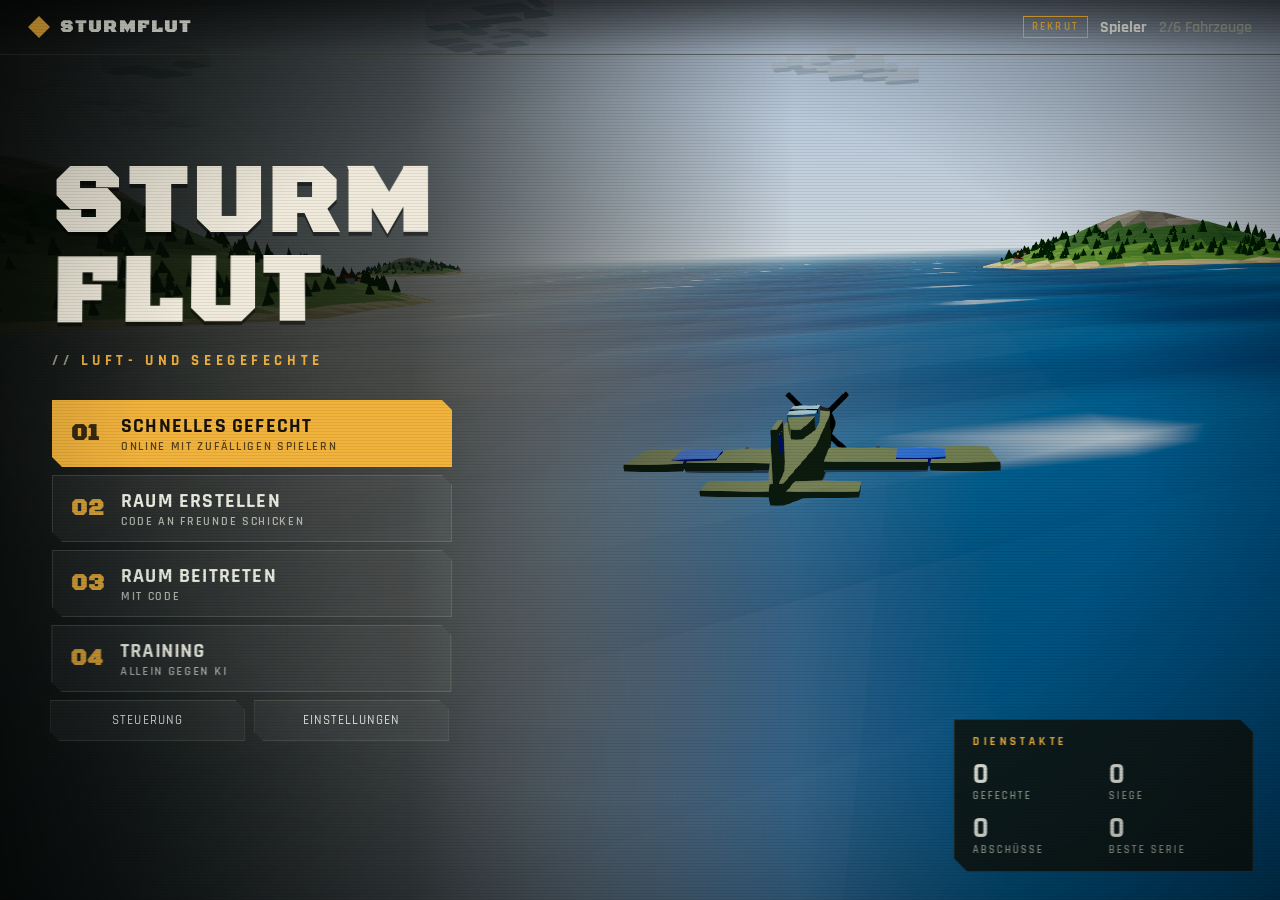
==== commit 1c1a2a00: "Ladebildschirm: Cache-Versionierung und sichtbare Startfehler GitHub Pages cacht Dateien 10 Minuten." ====
--- a/web/index.html
+++ b/web/index.html
@@ -7,9 +7,9 @@
   <meta name="description" content="Luft- und Seegefechte im Browser. Allein gegen KI oder mit Freunden über Raumcode.">
   <link rel="preload" href="fonts/black-ops-one-latin-400-normal.woff2" as="font" type="font/woff2" crossorigin>
   <link rel="preload" href="fonts/rajdhani-latin-600-normal.woff2" as="font" type="font/woff2" crossorigin>
-  <link rel="stylesheet" href="css/style.css">
-  <script src="vendor/gsap.min.js"></script>
-  <script src="vendor/peerjs.min.js"></script>
+  <link rel="stylesheet" href="css/style.css?v=9">
+  <script src="vendor/gsap.min.js?v=9"></script>
+  <script src="vendor/peerjs.min.js?v=9"></script>
   <script type="importmap">
     { "imports": { "three": "./vendor/three.module.min.js" } }
   </script>
@@ -21,7 +21,8 @@
 
   <div id="loading" class="screen">
     <div class="logo">STURMFLUT</div>
-    <p class="muted">Lädt …</p>
+    <p class="muted" id="loadText">Lädt …</p>
+    <p class="error" id="loadError" hidden></p>
   </div>
 
   <!-- Hauptmenü -->
@@ -275,6 +276,25 @@
     <div class="camo-label"><b>STURMFLUT</b><span id="camoText"></span></div>
   </div>
 
-  <script type="module" src="js/main.js"></script>
+  <script>
+    // Zeigt Startfehler an, statt auf dem Ladebildschirm hängen zu bleiben
+    (function () {
+      var shown = false;
+      function fail(msg) {
+        var l = document.getElementById('loading');
+        if (!l || l.hidden || shown) return;
+        shown = true;
+        var e = document.getElementById('loadError');
+        e.hidden = false;
+        e.textContent = 'Start fehlgeschlagen: ' + msg + ' – Strg+F5 drücken (Cache leeren). Hilft das nicht, anderen Browser probieren.';
+        document.getElementById('loadText').hidden = true;
+      }
+      window.addEventListener('error', function (ev) { fail(ev.message || (ev.target && ev.target.src) || 'Datei konnte nicht geladen werden'); }, true);
+      window.addEventListener('unhandledrejection', function (ev) { fail(String(ev.reason && ev.reason.message || ev.reason)); });
+      setTimeout(function () { fail('Zeitüberschreitung'); }, 15000);
+      if (!HTMLScriptElement.supports || !HTMLScriptElement.supports('importmap')) fail('Dieser Browser ist zu alt (keine Import-Maps)');
+    })();
+  </script>
+  <script type="module" src="js/main.js?v=9" onerror="this.dispatchEvent(new ErrorEvent('error', { message: 'js/main.js nicht gefunden' }))"></script>
 </body>
 </html>
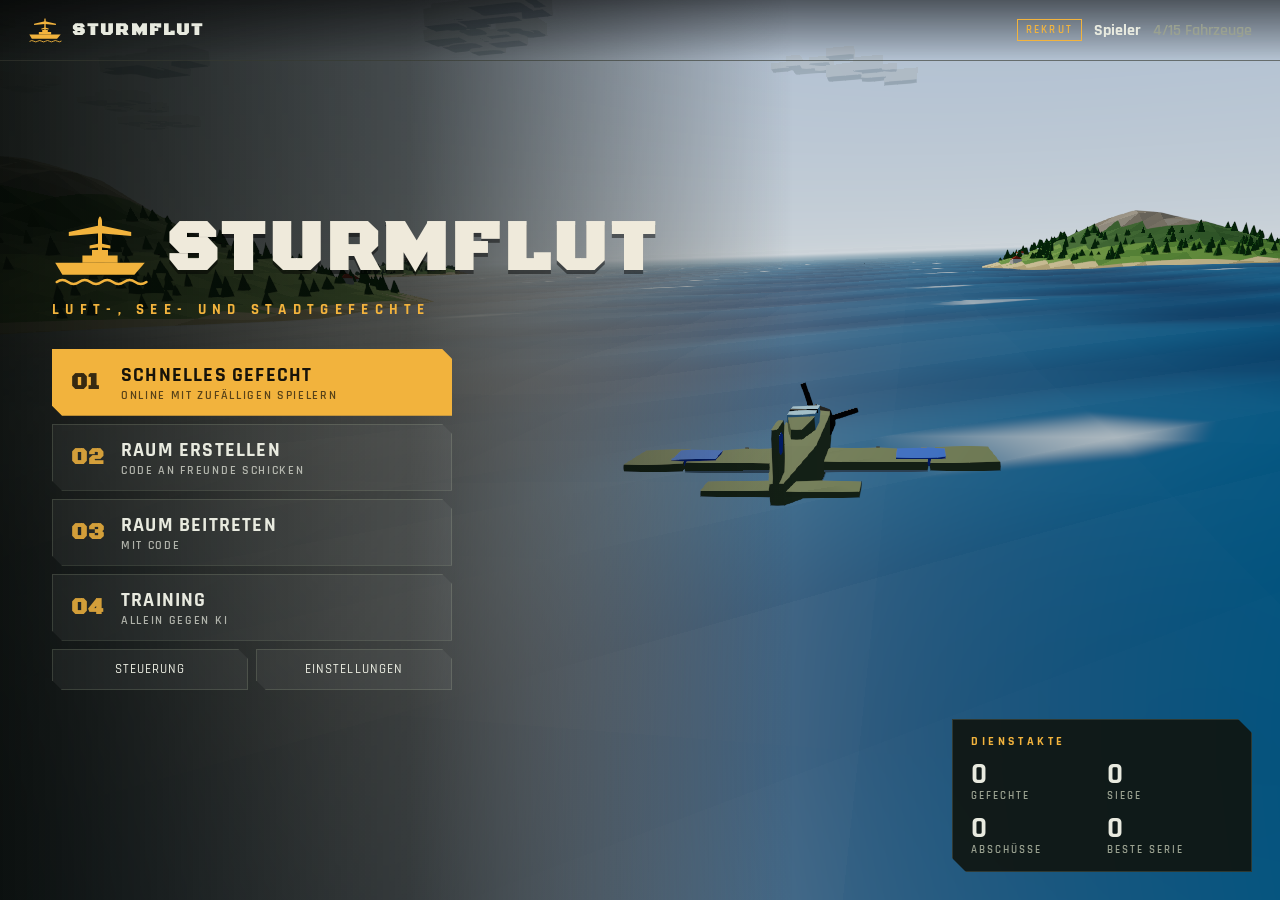
==== commit 5d82484d: "Stadtkarte mit Panzern, 9 Flugzeuge, Cockpit-Instrumente, Tastatursteuerung, neues Logo - Stadtkarte" ====
--- a/web/index.html
+++ b/web/index.html
@@ -7,19 +7,30 @@
   <meta name="description" content="Luft- und Seegefechte im Browser. Allein gegen KI oder mit Freunden über Raumcode.">
   <link rel="preload" href="fonts/black-ops-one-latin-400-normal.woff2" as="font" type="font/woff2" crossorigin>
   <link rel="preload" href="fonts/rajdhani-latin-600-normal.woff2" as="font" type="font/woff2" crossorigin>
-  <link rel="stylesheet" href="css/style.css?v=9">
-  <script src="vendor/gsap.min.js?v=9"></script>
-  <script src="vendor/peerjs.min.js?v=9"></script>
+  <link rel="icon" href="img/logo.svg" type="image/svg+xml">
+  <link rel="stylesheet" href="css/style.css?v=11">
+  <script src="vendor/gsap.min.js?v=11"></script>
+  <script src="vendor/peerjs.min.js?v=11"></script>
   <script type="importmap">
     { "imports": { "three": "./vendor/three.module.min.js" } }
   </script>
 </head>
 <body>
+  <svg width="0" height="0" style="position:absolute" aria-hidden="true">
+    <symbol id="logo-mark" viewBox="0 0 120 100">
+      <path d="M57.5 13 Q60 3 62.5 13 V50 H57.5 Z"/>
+      <path d="M60 19 L99 27.5 V32.5 L60 29 L21 32.5 V27.5 Z"/>
+      <path d="M60 41.5 L73 44.5 V48 L60 46.5 L47 48 V44.5 Z"/>
+      <path d="M38 66 V57 H50 V50 H70 V57 H82 V66 Z"/>
+      <path d="M4 66 H116 L103 81 H13 Z"/>
+      <path d="M6 90 q7 -5 14 0 t14 0 t14 0 t14 0 t14 0 t14 0 t14 0 t14 0" fill="none" stroke="currentColor" stroke-width="3.2" stroke-linecap="round"/>
+    </symbol>
+  </svg>
   <canvas id="game"></canvas>
   <canvas id="overlay"></canvas>
-  <div id="fxlayer"></div>
 
   <div id="loading" class="screen">
+    <svg class="mark" viewBox="0 0 120 100" aria-hidden="true"><use href="#logo-mark"/></svg>
     <div class="logo">STURMFLUT</div>
     <p class="muted" id="loadText">Lädt …</p>
     <p class="error" id="loadError" hidden></p>
@@ -28,7 +39,7 @@
   <!-- Hauptmenü -->
   <div id="menu" class="screen" hidden>
     <header class="topbar">
-      <div class="brand"><span class="brand-mark"></span>STURMFLUT</div>
+      <div class="brand"><svg class="mark" viewBox="0 0 120 100" aria-hidden="true"><use href="#logo-mark"/></svg>STURMFLUT</div>
       <div class="profile">
         <span class="rank" id="profRank">Rekrut</span>
         <b id="profName">Spieler</b>
@@ -36,8 +47,8 @@
       </div>
     </header>
     <div class="menu-side">
-      <div class="logo">STURMFLUT</div>
-      <p class="tagline">Luft- und Seegefechte</p>
+      <div class="logo-lockup"><svg class="mark" viewBox="0 0 120 100" aria-hidden="true"><use href="#logo-mark"/></svg><div class="logo">STURMFLUT</div></div>
+      <p class="tagline">Luft-, See- und Stadtgefechte</p>
       <nav class="menu-nav">
         <button data-go="random" class="nav primary"><i>01</i><span>Schnelles Gefecht<small>Online mit zufälligen Spielern</small></span></button>
         <button data-go="host" class="nav"><i>02</i><span>Raum erstellen<small>Code an Freunde schicken</small></span></button>
@@ -68,15 +79,22 @@
           <span class="kicker" id="hangarKicker">Training</span>
           <h2 id="hangarTitle">Fahrzeug wählen</h2>
         </div>
-        <div class="tabs">
-          <button data-tab="plane" class="tab active">Flugzeuge</button>
-          <button data-tab="ship" class="tab">Schiffe</button>
-        </div>
+        <div class="mapswitch" id="mapSwitch">
+          <button data-map="sea">Inselmeer</button>
+          <button data-map="city">Stadt</button>
+        </div>
+        <div class="tabs" id="tabs"></div>
       </header>
-      <div id="cards" class="cards"></div>
-      <div id="details" class="details"></div>
+      <div class="hangar-body">
+        <div id="cards" class="vlist" role="listbox" aria-label="Fahrzeuge"></div>
+        <div class="vpreview">
+          <img id="previewImg" alt="">
+          <div id="details" class="details"></div>
+        </div>
+      </div>
       <footer class="hangar-foot">
         <button id="hangarBack">Zurück</button>
+        <span class="keys-hint"><b>↑ ↓</b> wählen · <b>← →</b> Kategorie · <b>Enter</b> einsteigen</span>
         <span id="respawnTimer" class="muted"></span>
         <button id="deploy" class="primary big">Ins Gefecht</button>
       </footer>
@@ -134,6 +152,12 @@
             <option value="versus">Gegeneinander (Lücken mit KI)</option>
           </select>
         </label>
+        <label class="row">Karte
+          <select id="optMap">
+            <option value="sea">Inselmeer (Flugzeuge und Schiffe)</option>
+            <option value="city">Stadt (Panzer)</option>
+          </select>
+        </label>
         <label class="row">KI-Stärke
           <select id="optDiff">
             <option value="leicht">Leicht</option>
@@ -155,34 +179,44 @@
     <div class="panel narrow">
       <span class="kicker">Handbuch</span>
       <h2>Steuerung</h2>
+      <p class="muted small">Alles geht nur mit Tastatur. Die Maus ist optional.</p>
       <h3>Flugzeug</h3>
       <table class="keys">
-        <tr><td>Maus</td><td>Zielrichtung, das Flugzeug fliegt dorthin</td></tr>
-        <tr><td>Linke Maustaste</td><td>Bordwaffen</td></tr>
-        <tr><td>Rechte Maustaste / Leertaste</td><td>Bomben oder Raketen</td></tr>
+        <tr><td>Pfeil hoch / runter</td><td>Nase runter / ziehen</td></tr>
+        <tr><td>Pfeil links / rechts</td><td>Rollen</td></tr>
+        <tr><td>A / D</td><td>Seitenruder</td></tr>
         <tr><td>W / S</td><td>Schub</td></tr>
-        <tr><td>A / D</td><td>Rollen (zusätzlich zur Maus)</td></tr>
-        <tr><td>C halten</td><td>Umschauen</td></tr>
+        <tr><td>Leertaste</td><td>Bordwaffen</td></tr>
+        <tr><td>E</td><td>Bomben, Raketen oder Torpedo</td></tr>
+        <tr><td>Mit Maus</td><td>Flugzeug fliegt dorthin, wo du hinschaust</td></tr>
       </table>
       <h3>Schiff</h3>
       <table class="keys">
         <tr><td>W / S</td><td>Fahrstufe hoch / runter</td></tr>
         <tr><td>A / D</td><td>Ruder</td></tr>
-        <tr><td>Maus</td><td>Zielen, die Türme drehen nach</td></tr>
-        <tr><td>Linke Maustaste</td><td>Feuer (bereite Türme)</td></tr>
-        <tr><td>Rechte Maustaste / Leertaste</td><td>Torpedos</td></tr>
+        <tr><td>Pfeiltasten</td><td>Zielen (Richtung und Entfernung)</td></tr>
+        <tr><td>Leertaste</td><td>Feuer</td></tr>
+        <tr><td>E</td><td>Torpedos</td></tr>
+      </table>
+      <h3>Panzer</h3>
+      <table class="keys">
+        <tr><td>W / S</td><td>Vorwärts / rückwärts</td></tr>
+        <tr><td>A / D</td><td>Drehen</td></tr>
+        <tr><td>Pfeiltasten</td><td>Turm und Rohr</td></tr>
+        <tr><td>Leertaste</td><td>Feuer</td></tr>
       </table>
       <h3>Allgemein</h3>
       <table class="keys">
         <tr><td>Shift halten</td><td>Zoom</td></tr>
-        <tr><td>Mausrad</td><td>Kameraabstand</td></tr>
+        <tr><td>C halten</td><td>Umschauen (Maus)</td></tr>
         <tr><td>F</td><td>Sperrfeuer anfordern (nach 7er-Serie)</td></tr>
         <tr><td>Tab</td><td>Punktetabelle</td></tr>
         <tr><td>Esc</td><td>Pause</td></tr>
+        <tr><td>Im Hangar</td><td>Pfeile wählen, Enter steigt ein</td></tr>
       </table>
       <h3>Serien</h3>
-      <p class="muted small">Abschüsse ohne selbst abgeschossen zu werden:<br>
-        2 – Feldreparatur · 3 – Habicht und Zerstörer frei · 4 – Begleitschutz · 5 – Bussard und Kreuzer frei · 7 – Sperrfeuer</p>
+      <p class="muted small">Abschüsse am Stück, ohne selbst abgeschossen zu werden, schalten Fahrzeuge frei (3 bis 7 je nach Fahrzeug).
+        Dazu: 2 – Feldreparatur · 4 – zwei Begleiter · 7 – Sperrfeuer.</p>
       <button data-go="back">Zurück</button>
     </div>
   </div>
@@ -260,9 +294,9 @@
       <div class="hpbar"><i id="vpHpGhost"></i><i id="vpHp"></i><span class="hp-seg"></span></div>
     </div>
     <div id="weaponpanel">
-      <div class="wp-big"><b id="wpBig">0</b><span id="wpBigUnit"></span></div>
       <div class="vp-rows" id="vpRows"></div>
     </div>
+    <div id="keyhint" hidden></div>
     <canvas id="minimap" width="200" height="200"></canvas>
     <div id="scoreboard" hidden></div>
     <div id="vignette"></div>
@@ -272,8 +306,7 @@
 
   <!-- Tarnmuster-Übergang -->
   <div id="camo" aria-hidden="true">
-    <div class="camo-edge"></div>
-    <div class="camo-label"><b>STURMFLUT</b><span id="camoText"></span></div>
+    <div class="camo-label"><svg class="mark" viewBox="0 0 120 100" aria-hidden="true"><use href="#logo-mark"/></svg><b>STURMFLUT</b><span id="camoText"></span></div>
   </div>
 
   <script>
@@ -295,6 +328,6 @@
       if (!HTMLScriptElement.supports || !HTMLScriptElement.supports('importmap')) fail('Dieser Browser ist zu alt (keine Import-Maps)');
     })();
   </script>
-  <script type="module" src="js/main.js?v=9" onerror="this.dispatchEvent(new ErrorEvent('error', { message: 'js/main.js nicht gefunden' }))"></script>
+  <script type="module" src="js/main.js?v=11" onerror="this.dispatchEvent(new ErrorEvent('error', { message: 'js/main.js nicht gefunden' }))"></script>
 </body>
 </html>
--- a/web/css/style.css
+++ b/web/css/style.css
@@ -27,14 +27,6 @@
 
 #game, #overlay { position: fixed; inset: 0; width: 100%; height: 100%; display: block; }
 #overlay { pointer-events: none; z-index: 2; }
-/* Rasterlinien und Randabdunklung über allem */
-#fxlayer {
-  position: fixed; inset: 0; pointer-events: none; z-index: 30;
-  background:
-    repeating-linear-gradient(0deg, rgba(0, 0, 0, 0.07) 0 1px, transparent 1px 3px),
-    radial-gradient(ellipse at center, transparent 55%, rgba(0, 0, 0, 0.35) 100%);
-}
-
 button, select, input { font: inherit; color: inherit; }
 button {
   position: relative; cursor: pointer;
@@ -58,14 +50,12 @@
 .screen.dim { background: radial-gradient(ellipse at center, rgba(8, 11, 8, 0.55), rgba(5, 7, 5, 0.85)); }
 #loading { background: var(--bg); flex-direction: column; }
 
-.logo { font-family: var(--stencil); font-size: clamp(48px, 7.5vw, 96px); line-height: 0.95; letter-spacing: 0.06em; color: #efeadb; text-shadow: 0 4px 0 rgba(0, 0, 0, 0.45); perspective: 600px; }
+.logo { font-family: var(--stencil); font-size: clamp(40px, 5.6vw, 76px); line-height: 0.95; letter-spacing: 0.06em; color: #efeadb; text-shadow: 0 4px 0 rgba(0, 0, 0, 0.45); perspective: 600px; }
 .logo .ch { display: inline-block; transform-origin: 50% 80%; }
 .tagline { margin: 10px 0 30px; color: var(--accent); letter-spacing: 0.42em; text-transform: uppercase; font-size: 15px; font-weight: 700; }
-.tagline::before { content: "// "; color: var(--muted); }
 .muted { color: var(--muted); }
 .small { font-size: 14px; line-height: 1.5; font-weight: 500; }
 .kicker { display: inline-block; font-size: 12px; letter-spacing: 0.3em; text-transform: uppercase; color: var(--accent); margin-bottom: 2px; }
-.kicker::before { content: ""; display: inline-block; width: 18px; height: 2px; background: var(--accent); vertical-align: middle; margin-right: 8px; }
 .error { color: #ff9d90; font-weight: 600; }
 
 /* ---------- Menü ---------- */
@@ -74,7 +64,12 @@
 .topbar { position: absolute; top: 0; left: 0; right: 0; display: flex; justify-content: space-between; align-items: center; padding: 16px 28px;
   border-bottom: 1px solid var(--line); background: linear-gradient(180deg, rgba(0, 0, 0, 0.55), transparent); }
 .brand { font-family: var(--stencil); letter-spacing: 0.12em; font-size: 18px; display: flex; align-items: center; gap: 10px; }
-.brand-mark { width: 22px; height: 22px; background: var(--accent); clip-path: polygon(50% 0, 100% 50%, 50% 100%, 0 50%); }
+.mark { fill: currentColor; color: var(--accent); }
+.brand .mark { width: 34px; height: 28px; }
+#loading .mark { width: 120px; height: 100px; margin-bottom: 10px; }
+.logo-lockup { display: flex; align-items: center; gap: 18px; }
+.logo-lockup .mark { width: 96px; height: 80px; flex: none; }
+.camo-label .mark { width: 72px; height: 60px; display: block; margin: 0 auto 4px; }
 .profile { display: flex; align-items: center; gap: 12px; font-size: 16px; }
 .profile .rank { font-size: 11px; letter-spacing: 0.2em; text-transform: uppercase; padding: 3px 8px; border: 1px solid var(--accent); color: var(--accent); }
 .menu-side { align-self: center; width: min(520px, 100%); padding: 0 52px; }
@@ -103,8 +98,6 @@
   clip-path: polygon(0 0, calc(100% - 22px) 0, 100% 22px, 100% 100%, 22px 100%, 0 calc(100% - 22px));
 }
 .panel::before { content: ""; position: absolute; top: 0; left: 0; width: 90px; height: 3px; background: var(--accent); }
-.panel::after { content: ""; position: absolute; right: 30px; bottom: 0; width: 140px; height: 6px;
-  background: repeating-linear-gradient(-45deg, var(--accent) 0 8px, transparent 8px 16px); opacity: 0.55; }
 .panel.narrow { width: min(580px, 100%); }
 .panel.center { text-align: center; display: flex; flex-direction: column; gap: 10px; align-items: stretch; }
 .panel.center .kicker::before { display: none; }
@@ -131,30 +124,43 @@
 @keyframes sweep { to { transform: rotate(360deg); } }
 
 /* ---------- Hangar ---------- */
-#hangar { background: linear-gradient(0deg, rgba(5, 8, 5, 0.85), rgba(5, 8, 5, 0) 58%); align-items: flex-end; }
-.hangar-panel { width: min(1120px, 100%); display: grid; grid-template-columns: 1fr 340px; grid-template-rows: auto 1fr auto; gap: 14px 22px; }
-.hangar-head { grid-column: 1 / -1; display: flex; justify-content: space-between; align-items: flex-end; gap: 12px; flex-wrap: wrap; }
+#hangar { background: linear-gradient(0deg, rgba(5, 8, 5, 0.88), rgba(5, 8, 5, 0.35) 70%); }
+.hangar-panel { width: min(1180px, 100%); display: flex; flex-direction: column; gap: 14px; }
+.hangar-head { display: flex; justify-content: space-between; align-items: flex-end; gap: 14px; flex-wrap: wrap; }
 .hangar-head h2 { margin: 0; }
-.tabs { display: flex; gap: 6px; }
-.tab.active { background: rgba(242, 179, 61, 0.16); border-color: var(--accent); color: var(--accent); }
-.cards { display: grid; grid-template-columns: repeat(3, 1fr); gap: 10px; align-content: start; }
-.card { text-align: left; text-transform: none; letter-spacing: 0; display: flex; flex-direction: column; gap: 2px; min-height: 100px; padding: 14px 16px;
-  background: linear-gradient(160deg, rgba(76, 86, 54, 0.35), rgba(20, 24, 17, 0.6)); }
-.card.sel { border-color: var(--accent); background: linear-gradient(160deg, rgba(242, 179, 61, 0.22), rgba(20, 24, 17, 0.6)); }
-.card .c-name { font-family: var(--stencil); font-weight: 400; font-size: 22px; letter-spacing: 0.04em; }
-.card .c-class { color: var(--muted); font-size: 12px; text-transform: uppercase; letter-spacing: 0.18em; }
-.card.locked { opacity: 0.5; }
-.card .c-lock { margin-top: auto; font-size: 12px; color: var(--accent); letter-spacing: 0.1em; text-transform: uppercase; }
-.details { border-left: 1px solid var(--line); padding-left: 20px; font-size: 16px; font-weight: 500; }
-.details h3 { margin: 0 0 2px; font-family: var(--stencil); font-weight: 400; font-size: 28px; color: var(--text); text-transform: none; letter-spacing: 0.03em; }
+.tabs, .mapswitch { display: flex; gap: 6px; }
+.mapswitch { margin-left: auto; align-items: center; }
+.mapswitch::before { content: "Karte"; font-size: 11px; letter-spacing: 0.2em; text-transform: uppercase; color: var(--muted); margin-right: 4px; }
+.tabs { padding-left: 14px; border-left: 1px solid var(--line); }
+.tab.active, .mapswitch button.active { background: rgba(242, 179, 61, 0.16); border-color: var(--accent); color: var(--accent); }
+.hangar-body { display: grid; grid-template-columns: 340px 1fr; gap: 18px; min-height: 380px; }
+.vlist { display: flex; flex-direction: column; gap: 6px; max-height: 52vh; overflow-y: auto; padding-right: 4px; }
+.card { display: grid; grid-template-columns: 112px 1fr; align-items: center; gap: 12px; padding: 6px 12px 6px 6px; text-align: left; text-transform: none; letter-spacing: 0;
+  background: rgba(255, 255, 255, 0.03); clip-path: none; border-left: 3px solid transparent; }
+.card img { width: 112px; height: 63px; object-fit: cover; background: rgba(0, 0, 0, 0.35); }
+.card .c-text { display: flex; flex-direction: column; min-width: 0; }
+.card .c-name { font-family: var(--stencil); font-weight: 400; font-size: 19px; letter-spacing: 0.03em; }
+.card .c-class { color: var(--muted); font-size: 12px; text-transform: uppercase; letter-spacing: 0.14em; }
+.card .c-lock { font-size: 12px; color: var(--accent); letter-spacing: 0.08em; text-transform: uppercase; }
+.card:hover:not(:disabled) { background: rgba(242, 179, 61, 0.08); }
+.card.sel { border-left-color: var(--accent); background: rgba(242, 179, 61, 0.14); }
+.card.locked img { filter: grayscale(1) brightness(0.55); }
+.card.locked .c-name { color: var(--muted); }
+.vpreview { display: grid; grid-template-columns: 1.25fr 1fr; gap: 18px; align-items: start; }
+.vpreview img { width: 100%; aspect-ratio: 16 / 9; object-fit: contain; background: radial-gradient(ellipse at 50% 60%, rgba(120, 130, 100, 0.25), transparent 70%); }
+.details { font-size: 16px; font-weight: 500; }
+.details h3 { margin: 0 0 2px; font-family: var(--stencil); font-weight: 400; font-size: 32px; color: var(--text); text-transform: none; letter-spacing: 0.03em; }
 .details p { margin: 6px 0 14px; color: var(--muted); line-height: 1.4; }
-.stat { display: grid; grid-template-columns: 110px 1fr; align-items: center; gap: 10px; margin: 7px 0; font-size: 13px; color: var(--muted); text-transform: uppercase; letter-spacing: 0.12em; }
+.details .lockinfo { color: var(--accent); font-weight: 700; margin: -4px 0 10px; }
+.stat { display: grid; grid-template-columns: 100px 1fr 34px; align-items: center; gap: 10px; margin: 7px 0; font-size: 13px; color: var(--muted); text-transform: uppercase; letter-spacing: 0.1em; }
 .stat .sbar { height: 6px; background: rgba(255, 255, 255, 0.1); }
 .stat .sbar i { display: block; height: 100%; background: var(--accent); }
+.stat em { font-style: normal; color: var(--text); text-align: right; }
 .weapons { margin-top: 12px; font-size: 15px; }
 .weapons div { padding: 5px 0; border-top: 1px solid var(--line); }
-.weapons div::before { content: "▸ "; color: var(--accent); }
-.hangar-foot { grid-column: 1 / -1; display: flex; justify-content: space-between; align-items: center; gap: 12px; }
+.hangar-foot { display: flex; justify-content: space-between; align-items: center; gap: 12px; flex-wrap: wrap; }
+.keys-hint { color: var(--muted); font-size: 13px; }
+.keys-hint b { color: var(--text); }
 #deploy { min-width: 230px; }
 
 /* ---------- Lobby ---------- */
@@ -206,11 +212,10 @@
 .toast span { color: var(--text); font-size: 15px; }
 
 #warning { position: absolute; top: 34%; left: 50%; transform: translateX(-50%); color: #ffb3a8; font-size: 20px; font-weight: 700; text-transform: uppercase; letter-spacing: 0.15em;
-  background: repeating-linear-gradient(-45deg, rgba(120, 20, 10, 0.55) 0 10px, rgba(60, 10, 5, 0.55) 10px 20px); padding: 6px 18px; animation: warnPulse 0.9s ease-in-out infinite alternate; }
-@keyframes warnPulse { from { opacity: 0.65; } to { opacity: 1; } }
+  background: rgba(70, 12, 6, 0.75); padding: 6px 18px; }
 #netinfo { position: absolute; top: 128px; left: 50%; transform: translateX(-50%); font-size: 12px; letter-spacing: 0.2em; text-transform: uppercase; color: var(--muted); }
 
-#vehpanel { position: absolute; left: 20px; bottom: 20px; width: 300px; padding: 10px 14px 12px; background: linear-gradient(90deg, rgba(8, 10, 7, 0.8), rgba(8, 10, 7, 0.35));
+#vehpanel { position: absolute; left: 20px; bottom: 150px; width: 300px; padding: 10px 14px 12px; background: linear-gradient(90deg, rgba(8, 10, 7, 0.8), rgba(8, 10, 7, 0.35));
   border-left: 3px solid var(--accent); }
 .vp-head { display: flex; justify-content: space-between; font-size: 11px; letter-spacing: 0.25em; text-transform: uppercase; color: var(--muted); }
 #vpStreak { color: var(--accent); font-weight: 700; }
@@ -221,11 +226,8 @@
 #vpHp { transition: background 0.3s; }
 .hp-seg { position: absolute; inset: 0; background: repeating-linear-gradient(90deg, transparent 0 calc(10% - 2px), rgba(0, 0, 0, 0.75) calc(10% - 2px) 10%); }
 
-#weaponpanel { position: absolute; right: 236px; bottom: 20px; width: 260px; padding: 10px 14px; background: linear-gradient(270deg, rgba(8, 10, 7, 0.8), rgba(8, 10, 7, 0.35));
+#weaponpanel { position: absolute; right: 20px; bottom: 236px; width: 220px; padding: 10px 14px; background: linear-gradient(270deg, rgba(8, 10, 7, 0.8), rgba(8, 10, 7, 0.35));
   border-right: 3px solid var(--accent); text-align: right; }
-.wp-big { display: flex; justify-content: flex-end; align-items: baseline; gap: 6px; }
-.wp-big b { font-size: 44px; line-height: 1; font-weight: 700; font-variant-numeric: tabular-nums; }
-.wp-big span { font-size: 13px; letter-spacing: 0.2em; color: var(--muted); text-transform: uppercase; }
 .vp-rows { margin-top: 6px; font-size: 15px; }
 .vp-rows div { display: flex; justify-content: space-between; gap: 10px; padding: 2px 0; font-variant-numeric: tabular-nums; }
 .vp-rows span:first-child { color: var(--muted); text-transform: uppercase; letter-spacing: 0.1em; font-size: 12px; align-self: center; }
@@ -260,27 +262,29 @@
 /* ---------- Tarnmuster-Übergang ---------- */
 #camo { position: fixed; inset: 0; z-index: 40; pointer-events: none; visibility: hidden; background-color: #4b5233; background-size: cover; background-position: center;
   clip-path: polygon(0% 0%, 0% 0%, -20% 100%, -20% 100%); }
-#camo .camo-edge { position: absolute; inset: 0; background: repeating-linear-gradient(-45deg, rgba(0, 0, 0, 0.16) 0 3px, transparent 3px 9px); }
 .camo-label { position: absolute; left: 50%; top: 50%; transform: translate(-50%, -50%); text-align: center; padding: 18px 34px;
   background: rgba(10, 12, 8, 0.82); border-top: 3px solid var(--accent); border-bottom: 3px solid var(--accent); }
 .camo-label b { display: block; font-family: var(--stencil); font-weight: 400; font-size: 46px; letter-spacing: 0.1em; color: #efeadb; }
 .camo-label span { font-size: 13px; letter-spacing: 0.4em; text-transform: uppercase; color: var(--accent); }
 
-@media (max-width: 1180px) {
-  #weaponpanel { right: 20px; bottom: 236px; }
+
+@media (max-width: 1000px) {
+  .hangar-body, .vpreview { grid-template-columns: 1fr; }
+  .vlist { max-height: 30vh; }
+  .keys-hint { display: none; }
 }
 
 @media (max-width: 860px) {
-  .hangar-panel { grid-template-columns: 1fr; }
-  .details { border-left: 0; padding-left: 0; }
   .tk .bar { width: 80px; }
   #scoreboard { min-width: 0; width: calc(100% - 32px); grid-template-columns: 1fr; }
   .menu-side { padding: 0 20px; }
   .report { display: none; }
-  #weaponpanel { right: 20px; bottom: 236px; }
   .lobby-teams { grid-template-columns: 1fr; }
 }
 
 @media (prefers-reduced-motion: reduce) {
   *, *::before { transition: none !important; animation: none !important; }
 }
+
+#keyhint { position: absolute; left: 50%; bottom: 60px; transform: translateX(-50%); font-size: 14px; color: var(--muted); background: rgba(8, 10, 7, 0.7); padding: 6px 14px; white-space: nowrap; }
+#keyhint b { color: var(--text); font-weight: 700; padding: 0 2px; }
